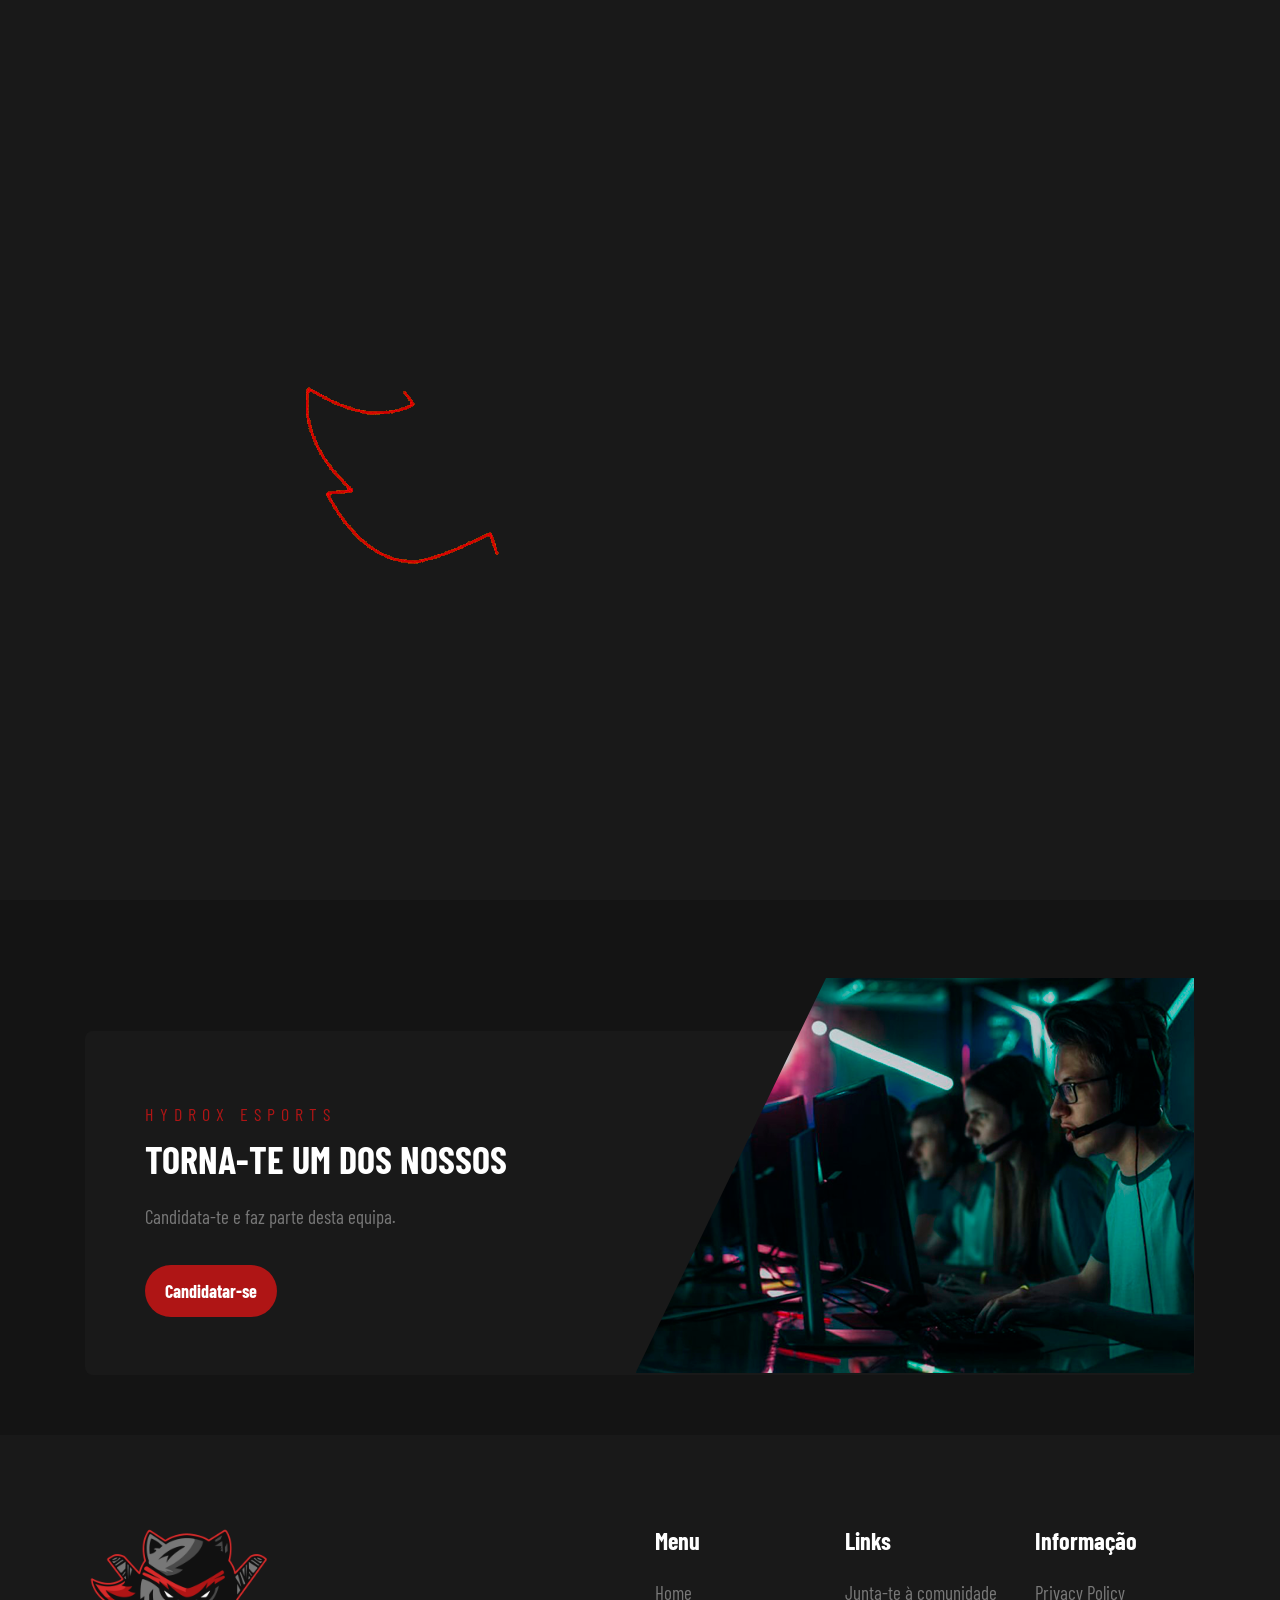
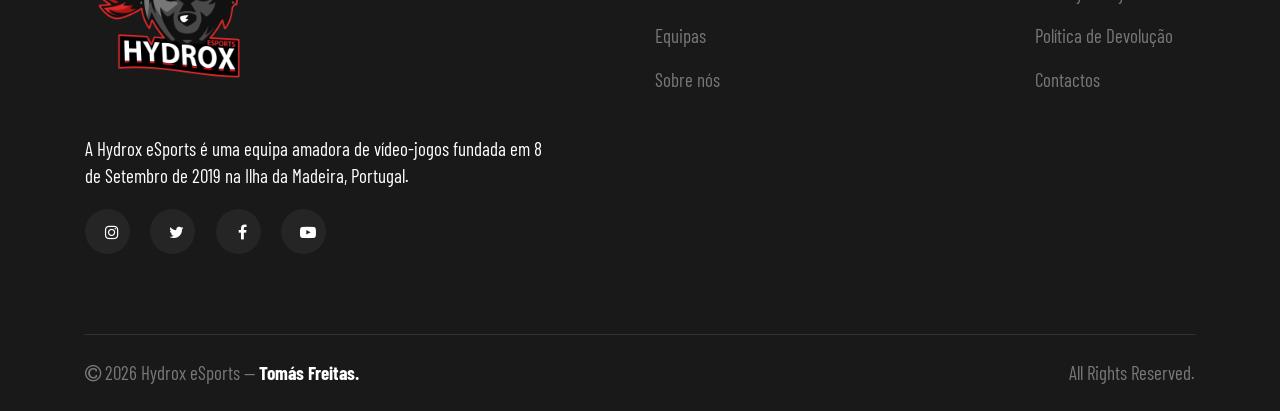
==== pages/equipa-academy.html @ 86bd9c73 "25/05/26" ====
<!DOCTYPE html>
<html lang="pt">
<head>
    <meta charset="UTF-8">
    <meta name="viewport" content="width=device-width, initial-scale=1, shrink-to-fit=no">
    <meta name="description" content="Hydrox Academy — Hydrox eSports">
    <title>HDX | Hydrox Academy</title>
    <link rel="icon" href="../assets/images/logohdx.png">
    <link rel="stylesheet" href="../assets/css/font-awesome.min.css">
    <link rel="stylesheet" href="../assets/css/bootstrap.min.css">
    <link rel="stylesheet" href="../assets/css/slick.css">
    <link rel="stylesheet" href="../assets/css/venobox.css">
    <link rel="stylesheet" href="../assets/css/lightbox.min.css">
    <link rel="stylesheet" href="../assets/css/main.css">
</head>
<body id="darkmode">
    <div class="preloader"><img src="../assets/images/hdx gif.gif" alt="A carregar..."></div>
    <nav class="navbar navbar-expand-lg navbar-light bg-light sticky-top" id="navbar">
        <div class="container">
            <a class="navbar-brand" href="../index.html">
                <img src="../assets/images/logohdx.png" alt="Hydrox eSports" class="img-fluid" width="120">
            </a>
            <div class="menu-main">
                <ul class="navbar-nav ml-auto menu-item">
                    <li class="nav-item">
                        <a class="nav-link menu-icon js-open-menu"><i class="fa fa-bars" aria-hidden="true"></i></a>
                    </li>
                </ul>
            </div>
        </div>
        <div class="fullscreen-menu">
            <ul class="nav-link-block">
                <li><a href="../index.html"                    class="menu-link">Home</a></li>
                <li><a href="../pages/sobre-nos.html"          class="menu-link">Sobre nós</a></li>
                <li><a href="../pages/equipas.html"            class="menu-link">Equipas</a></li>
                <li><a href="../pages/streamers.html"          class="menu-link">Streamers</a></li>
                <li><a href="../index.html#news"                class="menu-link">Últimas notícias</a></li>
                <li><a href="../pages/sobre-nos.html#partners"  class="menu-link">Contactos</a></li>
            </ul>
            <div class="menu-close-btn">
                <a class="js-close-menu"><i class="fa fa-times" aria-hidden="true"></i></a>
            </div>
        </div>
    </nav>
    <section style="padding: 80px 0;">
        <div class="container">
            <div class="row">
                <div class="col-lg-12 section-heading">
                    <h3>Hydrox Academy</h3>
                </div>
            </div>
            <div class="row mt-5 justify-content-center">
                <div class="col-lg-4 text-center mb-5">
                    <img src="../assets/images/hydrox-Academy.png" alt="Hydrox Academy" class="img-fluid" style="max-height:200px; object-fit:contain;">
                </div>
            </div>
            <div class="row justify-content-center">
                <div class="col-lg-3 col-sm-6 text-center mb-4">
                    <div class="team-card-wrap">
                        <div class="team-card-thumb">
                            <img src="../assets/images/player1.jpg" alt="Jogador" class="img-fluid">
                        </div>
                        <div class="team-card-label" style="opacity:1; background:#24ff00;"><h3>N/A</h3></div>
                    </div>
                </div>
                <div class="col-lg-3 col-sm-6 text-center mb-4">
                    <div class="team-card-wrap">
                        <div class="team-card-thumb">
                            <img src="../assets/images/player2.jpg" alt="Jogador" class="img-fluid">
                        </div>
                        <div class="team-card-label" style="opacity:1; background:#24ff00;"><h3>N/A</h3></div>
                    </div>
                </div>
                <div class="col-lg-3 col-sm-6 text-center mb-4">
                    <div class="team-card-wrap">
                        <div class="team-card-thumb">
                            <img src="../assets/images/player3.jpg" alt="Jogador" class="img-fluid">
                        </div>
                        <div class="team-card-label" style="opacity:1; background:#24ff00;"><h3>N/A</h3></div>
                    </div>
                </div>
                <div class="col-lg-3 col-sm-6 text-center mb-4">
                    <div class="team-card-wrap">
                        <div class="team-card-thumb">
                            <img src="../assets/images/player4.jpg" alt="Jogador" class="img-fluid">
                        </div>
                        <div class="team-card-label" style="opacity:1; background:#24ff00;"><h3>N/A</h3></div>
                    </div>
                </div>
            </div>
        </div>
    </section>
    <section id="join" style="padding-bottom:60px;">
        <div class="container"><div class="row"><div class="col-lg-12">
            <div class="join-card"><div class="row">
                <div class="col-lg-6 join-text">
                    <span>Hydrox eSports</span>
                    <h3>TORNA-TE UM DOS NOSSOS</h3>
                    <p>Candidata-te e faz parte desta equipa.</p>
                    <a href="../pages/candidaturas.html" class="btn-main">Candidatar-se</a>
                </div>
                <div class="col-lg-6 join-image">
                    <img src="../assets/images/join us.png" alt="Junta-te">
                </div>
            </div></div>
        </div></div></div>
    </section>
    <section id="footer">
        <div class="container">
            <div class="row">
                <div class="col-lg-6 footer-brand">
                    <a href="../index.html"><img src="../assets/images/logohdx.png" alt="Hydrox eSports" class="img-fluid" width="200"></a>
                    <p>A Hydrox eSports é uma equipa amadora de vídeo-jogos fundada em 8 de Setembro de 2019 na Ilha da Madeira, Portugal.</p>
                    <div class="footer-social">
                        <a href="https://www.instagram.com/hydrox_e_sports/"><i class="fa fa-instagram"></i></a>
                        <a href="https://twitter.com/hydrox_e_sports"><i class="fa fa-twitter"></i></a>
                        <a href="https://www.facebook.com/profile.php?id=100063784740539"><i class="fa fa-facebook"></i></a>
                        <a href="https://www.youtube.com/channel/UCi9Q-AGEJZ0ZFYXZOa5ml3w"><i class="fa fa-youtube-play"></i></a>
                    </div>
                </div>
                <div class="col-lg-2 col-sm-4 footer-links">
                    <h3>Menu</h3>
                    <a href="../index.html">Home</a>
                    <a href="../pages/equipas.html">Equipas</a>
                    <a href="../pages/sobre-nos.html">Sobre nós</a>
                </div>
                <div class="col-lg-2 col-sm-4 footer-links">
                    <h3>Links</h3>
                    <a href="../pages/candidaturas.html">Junta-te à comunidade</a>
                </div>
                <div class="col-lg-2 col-sm-4 footer-links">
                    <h3>Informação</h3>
                    <a href="../pages/privacy-policy.html">Privacy Policy</a>
                    <a href="../pages/politica-devolucao.html">Política de Devolução</a>
                    <a href="../pages/sobre-nos.html">Contactos</a>
                </div>
            </div>
        </div>
    </section>
    <section id="copyright">
        <div class="container">
            <div class="row">
                <div class="col-lg-6 col-sm-7 copyright-text">
                    <p><i class="fa fa-copyright"></i> 2026 Hydrox eSports — <a href="https://www.instagram.com/jtomasfreitas/?hl=pt">Tomás Freitas.</a></p>
                </div>
                <div class="col-lg-6 col-sm-5 text-right copyright-text"><p>All Rights Reserved.</p></div>
            </div>
        </div>
    </section>
    <script src="../assets/js/jquery-3.3.1.min.js"></script>
    <script src="../assets/js/bootstrap.min.js"></script>
    <script src="../assets/js/slick.min.js"></script>
    <script src="../assets/js/venobox.min.js"></script>
    <script src="../assets/js/lightbox.min.js"></script>
    <script src="../assets/js/counterup.min.js"></script>
    <script src="../assets/js/waypoints.min.js"></script>
    <script src="../assets/js/app.js"></script>
</body>
</html>
---- assets/css/venobox.css ----
.vbox-overlay *,.vbox-overlay *:before,.vbox-overlay *:after{-webkit-backface-visibility:hidden;-webkit-box-sizing:border-box;-moz-box-sizing:border-box;box-sizing:border-box}.vbox-overlay{display:-webkit-flex;display:flex;-webkit-flex-direction:column;flex-direction:column;-webkit-justify-content:center;justify-content:center;-webkit-align-items:center;align-items:center;position:fixed;left:0;top:0;bottom:0;right:0;z-index:1040;-webkit-transform:translateZ(1000px);transform:translateZ(1000px);transform-style:preserve-3d}.vbox-title{width:100%;height:40px;float:left;text-align:center;line-height:28px;font-size:12px;padding:6px 40px;overflow:hidden;position:fixed;display:none;left:0;z-index:1050}.vbox-close{cursor:pointer;position:fixed;top:-1px;right:0;width:50px;height:40px;padding:6px;display:block;background-position:10px center;overflow:hidden;font-size:24px;line-height:1;text-align:center;z-index:1050}.vbox-num{cursor:pointer;position:fixed;left:0;height:40px;display:block;overflow:hidden;line-height:28px;font-size:12px;padding:6px 10px;display:none;z-index:1050}.vbox-next,.vbox-prev{position:fixed;top:50%;margin-top:-15px;overflow:hidden;cursor:pointer;display:block;width:45px;height:45px;z-index:1050}.vbox-next span,.vbox-prev span{position:relative;width:20px;height:20px;border:2px solid transparent;border-top-color:#B6B6B6;border-right-color:#B6B6B6;text-indent:-100px;position:absolute;top:8px;display:block}.vbox-prev{left:15px}.vbox-next{right:15px}.vbox-prev span{left:10px;-ms-transform:rotate(-135deg);-webkit-transform:rotate(-135deg);transform:rotate(-135deg)}.vbox-next span{-ms-transform:rotate(45deg);-webkit-transform:rotate(45deg);transform:rotate(45deg);right:10px}.vbox-inline{width:420px;height:315px;height:70vh;padding:10px;background:#fff;margin:0 auto;overflow:auto;text-align:left}.venoframe{max-width:100%;width:100%;border:none;width:100%;height:260px;height:70vh}.venoframe.vbvid{height:260px}@media (min-width:768px){.venoframe,.vbox-inline{width:90%;height:360px;height:70vh}.venoframe.vbvid{width:640px;height:360px}}@media (min-width:992px){.venoframe,.vbox-inline{max-width:1200px;width:80%;height:540px;height:70vh}.venoframe.vbvid{width:960px;height:540px}}.vbox-open{overflow:hidden}.vbox-container{position:absolute;left:0;right:0;top:0;bottom:0;overflow-x:hidden;overflow-y:scroll;overflow-scrolling:touch;-webkit-overflow-scrolling:touch;z-index:20;max-height:100%}.vbox-content{text-align:center;float:left;width:100%;position:relative;overflow:hidden;padding:20px 10px}.vbox-container img{max-width:100%;height:auto}.figlio{box-shadow:0 0 12px rgba(0,0,0,.19),0 6px 6px rgba(0,0,0,.23);max-width:100%;text-align:initial}img.figlio{-webkit-user-select:none;-khtml-user-select:none;-moz-user-select:none;-o-user-select:none;user-select:none}.vbox-content.swipe-left{margin-left:-200px!important}.vbox-content.swipe-right{margin-left:200px!important}.animated{webkit-transition:margin 300ms ease-out;transition:margin 300ms ease-out}.animate-in{opacity:1}.animate-out{opacity:0}
/* ---------- preloader ----------
 * SPINKIT 
 * http://tobiasahlin.com/spinkit/
-------------------------------- */
.sk-double-bounce,.sk-rotating-plane{width:40px;height:40px;margin:40px auto}.sk-rotating-plane{background-color:#333;-webkit-animation:sk-rotatePlane 1.2s infinite ease-in-out;animation:sk-rotatePlane 1.2s infinite ease-in-out}@-webkit-keyframes sk-rotatePlane{0%{-webkit-transform:perspective(120px) rotateX(0) rotateY(0);transform:perspective(120px) rotateX(0) rotateY(0)}50%{-webkit-transform:perspective(120px) rotateX(-180.1deg) rotateY(0);transform:perspective(120px) rotateX(-180.1deg) rotateY(0)}100%{-webkit-transform:perspective(120px) rotateX(-180deg) rotateY(-179.9deg);transform:perspective(120px) rotateX(-180deg) rotateY(-179.9deg)}}@keyframes sk-rotatePlane{0%{-webkit-transform:perspective(120px) rotateX(0) rotateY(0);transform:perspective(120px) rotateX(0) rotateY(0)}50%{-webkit-transform:perspective(120px) rotateX(-180.1deg) rotateY(0);transform:perspective(120px) rotateX(-180.1deg) rotateY(0)}100%{-webkit-transform:perspective(120px) rotateX(-180deg) rotateY(-179.9deg);transform:perspective(120px) rotateX(-180deg) rotateY(-179.9deg)}}.sk-double-bounce{position:relative}.sk-double-bounce .sk-child{width:100%;height:100%;border-radius:50%;background-color:#333;opacity:.6;position:absolute;top:0;left:0;-webkit-animation:sk-doubleBounce 2s infinite ease-in-out;animation:sk-doubleBounce 2s infinite ease-in-out}.sk-chasing-dots .sk-child,.sk-spinner-pulse,.sk-three-bounce .sk-child{background-color:#333;border-radius:100%}.sk-double-bounce .sk-double-bounce2{-webkit-animation-delay:-1s;animation-delay:-1s}@-webkit-keyframes sk-doubleBounce{0%,100%{-webkit-transform:scale(0);transform:scale(0)}50%{-webkit-transform:scale(1);transform:scale(1)}}@keyframes sk-doubleBounce{0%,100%{-webkit-transform:scale(0);transform:scale(0)}50%{-webkit-transform:scale(1);transform:scale(1)}}.sk-wave{margin:40px auto;width:50px;height:40px;text-align:center;font-size:10px}.sk-wave .sk-rect{background-color:#333;height:100%;width:6px;display:inline-block;-webkit-animation:sk-waveStretchDelay 1.2s infinite ease-in-out;animation:sk-waveStretchDelay 1.2s infinite ease-in-out}.sk-wave .sk-rect1{-webkit-animation-delay:-1.2s;animation-delay:-1.2s}.sk-wave .sk-rect2{-webkit-animation-delay:-1.1s;animation-delay:-1.1s}.sk-wave .sk-rect3{-webkit-animation-delay:-1s;animation-delay:-1s}.sk-wave .sk-rect4{-webkit-animation-delay:-.9s;animation-delay:-.9s}.sk-wave .sk-rect5{-webkit-animation-delay:-.8s;animation-delay:-.8s}@-webkit-keyframes sk-waveStretchDelay{0%,100%,40%{-webkit-transform:scaleY(.4);transform:scaleY(.4)}20%{-webkit-transform:scaleY(1);transform:scaleY(1)}}@keyframes sk-waveStretchDelay{0%,100%,40%{-webkit-transform:scaleY(.4);transform:scaleY(.4)}20%{-webkit-transform:scaleY(1);transform:scaleY(1)}}.sk-wandering-cubes{margin:40px auto;width:40px;height:40px;position:relative}.sk-wandering-cubes .sk-cube{background-color:#333;width:10px;height:10px;position:absolute;top:0;left:0;-webkit-animation:sk-wanderingCube 1.8s ease-in-out -1.8s infinite both;animation:sk-wanderingCube 1.8s ease-in-out -1.8s infinite both}.sk-chasing-dots,.sk-spinner-pulse{width:40px;height:40px;margin:40px auto}.sk-wandering-cubes .sk-cube2{-webkit-animation-delay:-.9s;animation-delay:-.9s}@-webkit-keyframes sk-wanderingCube{0%{-webkit-transform:rotate(0);transform:rotate(0)}25%{-webkit-transform:translateX(30px) rotate(-90deg) scale(.5);transform:translateX(30px) rotate(-90deg) scale(.5)}50%{-webkit-transform:translateX(30px) translateY(30px) rotate(-179deg);transform:translateX(30px) translateY(30px) rotate(-179deg)}50.1%{-webkit-transform:translateX(30px) translateY(30px) rotate(-180deg);transform:translateX(30px) translateY(30px) rotate(-180deg)}75%{-webkit-transform:translateX(0) translateY(30px) rotate(-270deg) scale(.5);transform:translateX(0) translateY(30px) rotate(-270deg) scale(.5)}100%{-webkit-transform:rotate(-360deg);transform:rotate(-360deg)}}@keyframes sk-wanderingCube{0%{-webkit-transform:rotate(0);transform:rotate(0)}25%{-webkit-transform:translateX(30px) rotate(-90deg) scale(.5);transform:translateX(30px) rotate(-90deg) scale(.5)}50%{-webkit-transform:translateX(30px) translateY(30px) rotate(-179deg);transform:translateX(30px) translateY(30px) rotate(-179deg)}50.1%{-webkit-transform:translateX(30px) translateY(30px) rotate(-180deg);transform:translateX(30px) translateY(30px) rotate(-180deg)}75%{-webkit-transform:translateX(0) translateY(30px) rotate(-270deg) scale(.5);transform:translateX(0) translateY(30px) rotate(-270deg) scale(.5)}100%{-webkit-transform:rotate(-360deg);transform:rotate(-360deg)}}.sk-spinner-pulse{-webkit-animation:sk-pulseScaleOut 1s infinite ease-in-out;animation:sk-pulseScaleOut 1s infinite ease-in-out}@-webkit-keyframes sk-pulseScaleOut{0%{-webkit-transform:scale(0);transform:scale(0)}100%{-webkit-transform:scale(1);transform:scale(1);opacity:0}}@keyframes sk-pulseScaleOut{0%{-webkit-transform:scale(0);transform:scale(0)}100%{-webkit-transform:scale(1);transform:scale(1);opacity:0}}.sk-chasing-dots{position:relative;text-align:center;-webkit-animation:sk-chasingDotsRotate 2s infinite linear;animation:sk-chasingDotsRotate 2s infinite linear}.sk-chasing-dots .sk-child{width:60%;height:60%;display:inline-block;position:absolute;top:0;-webkit-animation:sk-chasingDotsBounce 2s infinite ease-in-out;animation:sk-chasingDotsBounce 2s infinite ease-in-out}.sk-chasing-dots .sk-dot2{top:auto;bottom:0;-webkit-animation-delay:-1s;animation-delay:-1s}@-webkit-keyframes sk-chasingDotsRotate{100%{-webkit-transform:rotate(360deg);transform:rotate(360deg)}}@keyframes sk-chasingDotsRotate{100%{-webkit-transform:rotate(360deg);transform:rotate(360deg)}}@-webkit-keyframes sk-chasingDotsBounce{0%,100%{-webkit-transform:scale(0);transform:scale(0)}50%{-webkit-transform:scale(1);transform:scale(1)}}@keyframes sk-chasingDotsBounce{0%,100%{-webkit-transform:scale(0);transform:scale(0)}50%{-webkit-transform:scale(1);transform:scale(1)}}.sk-three-bounce{margin:40px auto;width:80px;text-align:center}.sk-three-bounce .sk-child{width:20px;height:20px;display:inline-block;-webkit-animation:sk-three-bounce 1.4s ease-in-out 0s infinite both;animation:sk-three-bounce 1.4s ease-in-out 0s infinite both}.sk-circle .sk-child:before,.sk-fading-circle .sk-circle:before{display:block;border-radius:100%;content:'';background-color:#333}.sk-three-bounce .sk-bounce1{-webkit-animation-delay:-.32s;animation-delay:-.32s}.sk-three-bounce .sk-bounce2{-webkit-animation-delay:-.16s;animation-delay:-.16s}@-webkit-keyframes sk-three-bounce{0%,100%,80%{-webkit-transform:scale(0);transform:scale(0)}40%{-webkit-transform:scale(1);transform:scale(1)}}@keyframes sk-three-bounce{0%,100%,80%{-webkit-transform:scale(0);transform:scale(0)}40%{-webkit-transform:scale(1);transform:scale(1)}}.sk-circle{margin:40px auto;width:40px;height:40px;position:relative}.sk-circle .sk-child{width:100%;height:100%;position:absolute;left:0;top:0}.sk-circle .sk-child:before{margin:0 auto;width:15%;height:15%;-webkit-animation:sk-circleBounceDelay 1.2s infinite ease-in-out both;animation:sk-circleBounceDelay 1.2s infinite ease-in-out both}.sk-circle .sk-circle2{-webkit-transform:rotate(30deg);-ms-transform:rotate(30deg);transform:rotate(30deg)}.sk-circle .sk-circle3{-webkit-transform:rotate(60deg);-ms-transform:rotate(60deg);transform:rotate(60deg)}.sk-circle .sk-circle4{-webkit-transform:rotate(90deg);-ms-transform:rotate(90deg);transform:rotate(90deg)}.sk-circle .sk-circle5{-webkit-transform:rotate(120deg);-ms-transform:rotate(120deg);transform:rotate(120deg)}.sk-circle .sk-circle6{-webkit-transform:rotate(150deg);-ms-transform:rotate(150deg);transform:rotate(150deg)}.sk-circle .sk-circle7{-webkit-transform:rotate(180deg);-ms-transform:rotate(180deg);transform:rotate(180deg)}.sk-circle .sk-circle8{-webkit-transform:rotate(210deg);-ms-transform:rotate(210deg);transform:rotate(210deg)}.sk-circle .sk-circle9{-webkit-transform:rotate(240deg);-ms-transform:rotate(240deg);transform:rotate(240deg)}.sk-circle .sk-circle10{-webkit-transform:rotate(270deg);-ms-transform:rotate(270deg);transform:rotate(270deg)}.sk-circle .sk-circle11{-webkit-transform:rotate(300deg);-ms-transform:rotate(300deg);transform:rotate(300deg)}.sk-circle .sk-circle12{-webkit-transform:rotate(330deg);-ms-transform:rotate(330deg);transform:rotate(330deg)}.sk-circle .sk-circle2:before{-webkit-animation-delay:-1.1s;animation-delay:-1.1s}.sk-circle .sk-circle3:before{-webkit-animation-delay:-1s;animation-delay:-1s}.sk-circle .sk-circle4:before{-webkit-animation-delay:-.9s;animation-delay:-.9s}.sk-circle .sk-circle5:before{-webkit-animation-delay:-.8s;animation-delay:-.8s}.sk-circle .sk-circle6:before{-webkit-animation-delay:-.7s;animation-delay:-.7s}.sk-circle .sk-circle7:before{-webkit-animation-delay:-.6s;animation-delay:-.6s}.sk-circle .sk-circle8:before{-webkit-animation-delay:-.5s;animation-delay:-.5s}.sk-circle .sk-circle9:before{-webkit-animation-delay:-.4s;animation-delay:-.4s}.sk-circle .sk-circle10:before{-webkit-animation-delay:-.3s;animation-delay:-.3s}.sk-circle .sk-circle11:before{-webkit-animation-delay:-.2s;animation-delay:-.2s}.sk-circle .sk-circle12:before{-webkit-animation-delay:-.1s;animation-delay:-.1s}@-webkit-keyframes sk-circleBounceDelay{0%,100%,80%{-webkit-transform:scale(0);transform:scale(0)}40%{-webkit-transform:scale(1);transform:scale(1)}}@keyframes sk-circleBounceDelay{0%,100%,80%{-webkit-transform:scale(0);transform:scale(0)}40%{-webkit-transform:scale(1);transform:scale(1)}}.sk-cube-grid{width:40px;height:40px;margin:40px auto}.sk-cube-grid .sk-cube{width:33.33%;height:33.33%;background-color:#333;float:left;-webkit-animation:sk-cubeGridScaleDelay 1.3s infinite ease-in-out;animation:sk-cubeGridScaleDelay 1.3s infinite ease-in-out}.sk-cube-grid .sk-cube1{-webkit-animation-delay:.2s;animation-delay:.2s}.sk-cube-grid .sk-cube2{-webkit-animation-delay:.3s;animation-delay:.3s}.sk-cube-grid .sk-cube3{-webkit-animation-delay:.4s;animation-delay:.4s}.sk-cube-grid .sk-cube4{-webkit-animation-delay:.1s;animation-delay:.1s}.sk-cube-grid .sk-cube5{-webkit-animation-delay:.2s;animation-delay:.2s}.sk-cube-grid .sk-cube6{-webkit-animation-delay:.3s;animation-delay:.3s}.sk-cube-grid .sk-cube7{-webkit-animation-delay:0ms;animation-delay:0ms}.sk-cube-grid .sk-cube8{-webkit-animation-delay:.1s;animation-delay:.1s}.sk-cube-grid .sk-cube9{-webkit-animation-delay:.2s;animation-delay:.2s}@-webkit-keyframes sk-cubeGridScaleDelay{0%,100%,70%{-webkit-transform:scale3D(1,1,1);transform:scale3D(1,1,1)}35%{-webkit-transform:scale3D(0,0,1);transform:scale3D(0,0,1)}}@keyframes sk-cubeGridScaleDelay{0%,100%,70%{-webkit-transform:scale3D(1,1,1);transform:scale3D(1,1,1)}35%{-webkit-transform:scale3D(0,0,1);transform:scale3D(0,0,1)}}.sk-fading-circle{margin:40px auto;width:40px;height:40px;position:relative}.sk-fading-circle .sk-circle{width:100%;height:100%;position:absolute;left:0;top:0}.sk-fading-circle .sk-circle:before{margin:0 auto;width:15%;height:15%;-webkit-animation:sk-circleFadeDelay 1.2s infinite ease-in-out both;animation:sk-circleFadeDelay 1.2s infinite ease-in-out both}.sk-fading-circle .sk-circle2{-webkit-transform:rotate(30deg);-ms-transform:rotate(30deg);transform:rotate(30deg)}.sk-fading-circle .sk-circle3{-webkit-transform:rotate(60deg);-ms-transform:rotate(60deg);transform:rotate(60deg)}.sk-fading-circle .sk-circle4{-webkit-transform:rotate(90deg);-ms-transform:rotate(90deg);transform:rotate(90deg)}.sk-fading-circle .sk-circle5{-webkit-transform:rotate(120deg);-ms-transform:rotate(120deg);transform:rotate(120deg)}.sk-fading-circle .sk-circle6{-webkit-transform:rotate(150deg);-ms-transform:rotate(150deg);transform:rotate(150deg)}.sk-fading-circle .sk-circle7{-webkit-transform:rotate(180deg);-ms-transform:rotate(180deg);transform:rotate(180deg)}.sk-fading-circle .sk-circle8{-webkit-transform:rotate(210deg);-ms-transform:rotate(210deg);transform:rotate(210deg)}.sk-fading-circle .sk-circle9{-webkit-transform:rotate(240deg);-ms-transform:rotate(240deg);transform:rotate(240deg)}.sk-fading-circle .sk-circle10{-webkit-transform:rotate(270deg);-ms-transform:rotate(270deg);transform:rotate(270deg)}.sk-fading-circle .sk-circle11{-webkit-transform:rotate(300deg);-ms-transform:rotate(300deg);transform:rotate(300deg)}.sk-fading-circle .sk-circle12{-webkit-transform:rotate(330deg);-ms-transform:rotate(330deg);transform:rotate(330deg)}.sk-fading-circle .sk-circle2:before{-webkit-animation-delay:-1.1s;animation-delay:-1.1s}.sk-fading-circle .sk-circle3:before{-webkit-animation-delay:-1s;animation-delay:-1s}.sk-fading-circle .sk-circle4:before{-webkit-animation-delay:-.9s;animation-delay:-.9s}.sk-fading-circle .sk-circle5:before{-webkit-animation-delay:-.8s;animation-delay:-.8s}.sk-fading-circle .sk-circle6:before{-webkit-animation-delay:-.7s;animation-delay:-.7s}.sk-fading-circle .sk-circle7:before{-webkit-animation-delay:-.6s;animation-delay:-.6s}.sk-fading-circle .sk-circle8:before{-webkit-animation-delay:-.5s;animation-delay:-.5s}.sk-fading-circle .sk-circle9:before{-webkit-animation-delay:-.4s;animation-delay:-.4s}.sk-fading-circle .sk-circle10:before{-webkit-animation-delay:-.3s;animation-delay:-.3s}.sk-fading-circle .sk-circle11:before{-webkit-animation-delay:-.2s;animation-delay:-.2s}.sk-fading-circle .sk-circle12:before{-webkit-animation-delay:-.1s;animation-delay:-.1s}@-webkit-keyframes sk-circleFadeDelay{0%,100%,39%{opacity:0}40%{opacity:1}}@keyframes sk-circleFadeDelay{0%,100%,39%{opacity:0}40%{opacity:1}}.sk-folding-cube{margin:40px auto;width:40px;height:40px;position:relative;-webkit-transform:rotateZ(45deg);transform:rotateZ(45deg)}.sk-folding-cube .sk-cube{float:left;width:50%;height:50%;position:relative;-webkit-transform:scale(1.1);-ms-transform:scale(1.1);transform:scale(1.1)}.sk-folding-cube .sk-cube:before{content:'';position:absolute;top:0;left:0;width:100%;height:100%;background-color:#333;-webkit-animation:sk-foldCubeAngle 2.4s infinite linear both;animation:sk-foldCubeAngle 2.4s infinite linear both;-webkit-transform-origin:100% 100%;-ms-transform-origin:100% 100%;transform-origin:100% 100%}.sk-folding-cube .sk-cube2{-webkit-transform:scale(1.1) rotateZ(90deg);transform:scale(1.1) rotateZ(90deg)}.sk-folding-cube .sk-cube3{-webkit-transform:scale(1.1) rotateZ(180deg);transform:scale(1.1) rotateZ(180deg)}.sk-folding-cube .sk-cube4{-webkit-transform:scale(1.1) rotateZ(270deg);transform:scale(1.1) rotateZ(270deg)}.sk-folding-cube .sk-cube2:before{-webkit-animation-delay:.3s;animation-delay:.3s}.sk-folding-cube .sk-cube3:before{-webkit-animation-delay:.6s;animation-delay:.6s}.sk-folding-cube .sk-cube4:before{-webkit-animation-delay:.9s;animation-delay:.9s}@-webkit-keyframes sk-foldCubeAngle{0%,10%{-webkit-transform:perspective(140px) rotateX(-180deg);transform:perspective(140px) rotateX(-180deg);opacity:0}25%,75%{-webkit-transform:perspective(140px) rotateX(0);transform:perspective(140px) rotateX(0);opacity:1}100%,90%{-webkit-transform:perspective(140px) rotateY(180deg);transform:perspective(140px) rotateY(180deg);opacity:0}}@keyframes sk-foldCubeAngle{0%,10%{-webkit-transform:perspective(140px) rotateX(-180deg);transform:perspective(140px) rotateX(-180deg);opacity:0}25%,75%{-webkit-transform:perspective(140px) rotateX(0);transform:perspective(140px) rotateX(0);opacity:1}100%,90%{-webkit-transform:perspective(140px) rotateY(180deg);transform:perspective(140px) rotateY(180deg);opacity:0}}
---- assets/css/main.css ----
/*
 * HDX - Hydrox eSports Website
 * main.css - Estilos principais + responsividade
 *
 * Índice:
 * 0.0  Reset & Base
 * 1.0  Tipografia & Fontes
 * 2.0  Utilitários
 * 3.0  Preloader
 * 4.0  Modal / Formulários
 * 5.0  Popup
 * 6.0  Navbar / Header
 * 7.0  Banner / Carousel
 * 8.0  Secção: Streamers (Games)
 * 9.0  Secção: Sobre Nós
 * 10.0 Secção: Contadores
 * 11.0 Secção: Twitch (Match)
 * 12.0 Secção: Parceiros (Brand)
 * 13.0 Secção: Equipas (Player)
 * 14.0 Secção: Produtos
 * 15.0 Secção: Candidatura (Join)
 * 16.0 Secção: Notícias (Blog)
 * 17.0 Secção: Discord CTA (Subscribe)
 * 18.0 Secção: Footer
 * 19.0 Secção: Copyright
 * 20.0 Página de Login
 * 21.0 Página interna (inner-page)
 * 22.0 Collapsible
 * 23.0 Responsividade (Media Queries)
*/

/* =============================================================================
   0.0 Reset & Base
============================================================================= */
* {
    margin: 0;
    padding: 0;
    outline: 0;
    box-sizing: border-box;
}

body {
    overflow-x: hidden;
}

#darkmode {
    background: #141414;
}

ul, ol {
    list-style-type: none;
    margin: 0;
    padding: 0;
}

h1, h2, h3, h4, h5, h6, p {
    margin: 0;
    padding: 0;
}

p {
    line-height: 27px;
}

a,
a:focus,
a:hover {
    text-decoration: none;
    outline: 0;
}

img {
    overflow: hidden;
    border: 0;
    vertical-align: middle;
}

/* =============================================================================
   1.0 Tipografia & Fontes
============================================================================= */
@font-face {
    src: url(../fonts/BarlowCondensed-Bold.ttf);
    font-family: bb;
}

@font-face {
    src: url(../fonts/BarlowCondensed-Regular.ttf);
    font-family: br;
}

/* =============================================================================
   2.0 Utilitários
============================================================================= */
.z-top {
    position: relative;
    z-index: 999;
}

.clr {
    clear: both;
}

.btn-c-white {
    color: white !important;
}

/* Lightbox layers */
.vbox-overlay    { z-index: 999999; }
.lightboxOverlay { z-index: 999999; }
.lightbox        { z-index: 9999999; }

/* Back to top */
.backtotop {
    position: fixed;
    right: 25px;
    bottom: 25px;
    z-index: 9999;
    display: none;
}

.backtotop i {
    color: #fff;
    text-align: center;
    font-size: 21px;
    line-height: 60px;
    width: 60px;
    height: 60px;
    background: rgba(29, 29, 29, 0.8);
    border-radius: 50%;
    transition: all linear .3s;
}

.backtotop:hover { cursor: pointer; }
.backtotop:hover i {
    background: #af1515;
    color: white;
}

/* Select options */
.option-dark {
    color: #787878;
    background: #191919;
}

/* =============================================================================
   3.0 Preloader
============================================================================= */
.preloader {
    min-height: 100vh;
    position: fixed;
    top: 0; left: 0; right: 0; bottom: 0;
    background: #191919;
    z-index: 999999999;
    display: flex;
    align-items: center;
    justify-content: center;
}

/* =============================================================================
   4.0 Modal / Formulários
============================================================================= */
.modal {
    z-index: 99999999;
    background: rgba(20, 20, 20, 0.8);
}

.modal-content  { background: #141414; }
.modal-header   { border-bottom: 1px solid #191919; }
.modal-body     { padding: 15px 30px; }
.modal-footer   { border-top: 1px solid #191919; padding: 20px 15px; }

.modal-title {
    font-size: 32px;
    font-family: bb;
    color: white;
    position: relative;
    padding-left: 25px;
    text-transform: uppercase;
}

.modal-title b { color: #af1515; }

#contact-modal-contact .modal-title { padding-left: 15px; }

.modal-header .close {
    opacity: 1;
    width: 25px;
    height: 25px;
    line-height: 25px;
    background: #af1515;
    border-radius: 50%;
    position: relative;
    top: -11px;
    right: -9px;
}

.close span {
    color: white;
    position: absolute;
    top: 1px;
    right: 7px;
}

.btn-modal {
    border: 1px solid #af1515;
    padding: 10px 20px !important;
}

.btn-modal:focus { outline: 0; }

/* Cart modal */
.cart-item        { margin-top: 12px; }
.cart-item h3     { font-size: 29px; font-family: bb; color: white; padding-bottom: 15px; padding-top: 17px; }
.cart-item span   { font-size: 19px; font-family: br; color: #787878; }
.cart-img         { position: relative; }
.cart-item a i {
    color: #fff;
    font-size: 14px;
    position: absolute;
    right: 38px; top: 20px;
    width: 25px; height: 25px;
    line-height: 25px;
    background: #af1515;
    border-radius: 50%;
    text-align: center;
}

/* Contact/form inputs */
.form-box input { height: 60px; }

.form-box .form-control {
    font-family: br;
    font-size: 16px;
    border: 2px solid #494949;
    background: transparent;
    margin-top: 15px;
    transition: all linear .3s;
}

.form-box .form-control:hover,
.form-box .form-control:focus {
    box-shadow: none;
    color: white;
}

/* Product select */
.select-size {
    font-family: br;
    font-size: 16px;
    border: 2px solid #494949;
    border-radius: 0.25rem;
    background: transparent;
    margin-top: 15px;
    transition: all linear .3s;
    width: 100%;
    height: 63px;
    color: #6c757d;
}

.qty-input {
    border: 2px solid #494949;
    background: transparent;
    color: white;
    border-radius: 0.25rem;
    text-align: center;
}

.qty-label {
    color: #787878;
    font-family: br;
    font-size: 20px;
    margin-left: 8px;
}

/* =============================================================================
   5.0 Popup
============================================================================= */
.popup {
    display: none;
    position: fixed;
    left: 0; top: 0;
    width: 100%; height: 100%;
    background-color: rgba(0, 0, 0, 0.7);
    z-index: 99999;
}

.popup-content {
    background-color: #141414;
    margin: 15% auto;
    padding: 50px 100px;
    border: 1px solid #191919;
    border-radius: 10px;
    width: 30%;
    text-align: center;
    text-transform: uppercase;
    font-size: 32px;
    font-family: bb;
    color: white;
    position: relative;
}

.popup-content .popup-close {
    color: white;
    position: absolute;
    top: 12px;
    right: 20px;
    font-size: 24px;
    cursor: pointer;
}

.popup-content .popup-close:hover { color: #af1515; }

/* =============================================================================
   6.0 Navbar / Header
============================================================================= */
.navbar {
    position: fixed;
    width: 100%;
    z-index: 999999;
    transition: all linear .3s;
    padding-top: 25px;
    background: transparent !important;
}

.navbar-light .navbar-brand {
    font-size: 28px;
    color: white;
    font-family: bb;
    position: relative;
    letter-spacing: 8px;
    padding-top: 2px;
}

.navbar-light .navbar-brand:focus,
.navbar-light .navbar-brand:hover { color: white; }

.navbar-light .navbar-brand span { color: #af1515; }

.navbar-light .navbar-nav .nav-link i {
    font-size: 16px;
    color: white;
    margin-left: 22px;
}

/* Hamburger button */
.menu-icon { margin-left: 18px; }
.menu-icon:hover { cursor: pointer; }

.menu-icon i {
    width: 50px;
    height: 50px;
    line-height: 50px;
    text-align: center;
    background: #af1515;
    color: #fff;
    border-radius: 50%;
}

/* Navbar scroll state */
.nav-scrolled {
    background: #1414149c !important;
    padding: 25px 0;
    box-shadow: 0 31px 35px rgba(0,0,0,.1);
}

/* Full-screen menu overlay */
.fullscreen-menu {
    position: fixed;
    width: 100%; height: 100%;
    left: 0; top: 0;
    background: #191919;
    display: none;
    z-index: 9999999;
}

.fullscreen-menu ul {
    text-align: center;
    position: absolute;
    top: 50%; left: 50%;
    transform: translate(-50%, -50%);
    width: 100%;
}

.fullscreen-menu ul li {
    display: inline-block;
    margin: 0 40px;
}

.fullscreen-menu .menu-link {
    font-size: 49px;
    font-family: bb;
    color: white;
    text-transform: uppercase;
    transition: all linear .3s;
}

.fullscreen-menu .menu-link:hover {
    color: #af1515;
    cursor: pointer;
}

.menu-close-btn a i {
    font-size: 24px;
    color: #fff;
    width: 55px; height: 55px;
    position: absolute;
    right: 30px; top: 30px;
    background: #af1515;
    line-height: 55px;
    border-radius: 50%;
    text-align: center;
}

/* Cursor helpers */
.js-open-search:hover,
.js-close-menu:hover { cursor: pointer; }

/* Cart badge */
.navbar-light .navbar-nav .nav-link span {
    position: absolute;
    width: 20px; height: 20px;
    border-radius: 50%;
    text-align: center;
    line-height: 20px;
    background: #af1515;
    color: white;
    font-size: 13px;
    font-family: bb;
    left: 47px; top: 0;
}

.cart { position: relative; }
.cart:hover { cursor: pointer; }

.nl-m-top { margin-top: 12px; }

/* Search overlay */
.search-overlay {
    position: fixed;
    top: 0; left: 0;
    width: 100%; height: 100%;
    background-color: rgba(0, 0, 0, 0.9);
    transition: all 0.5s ease-in-out;
    transform: translate(0px, -100%) scale(0, 0);
    opacity: 0;
    z-index: 99999999;
}

.search-overlay.open {
    transform: translate(0px, 0px) scale(1, 1);
    opacity: 1;
}

.search-overlay input[type="search"] {
    position: absolute;
    top: 50%;
    width: 100%;
    color: #fff;
    background: transparent;
    font-size: 50px;
    font-weight: 300;
    text-align: center;
    border: 0;
    margin: 0 auto;
    margin-top: -51px;
    padding: 0 30px;
    outline: none;
}

.search-overlay .btn {
    position: absolute;
    top: 50%; left: 50%;
    font-family: bb;
    margin-top: 61px;
    margin-left: -45px;
    background: #af1515;
    border-color: #af1515;
    border-radius: 50px;
    padding: 10px 25px;
    font-size: 20px;
}

.search-overlay .btn-close-search {
    position: fixed;
    top: 15px; right: 14px;
    color: #fff;
    background-color: #af1515;
    border-color: #af1515;
    opacity: 1;
    padding: 5px 15px 10px;
    font-size: 30px;
    cursor: pointer;
}

.search-overlay .btn-close-search:focus { outline: 0; }

/* Mobile nav icons (hidden on desktop) */
.nav-icons-mobile {
    display: none;
    top: 80% !important;
}

.nav-icons-mobile li a i {
    font-size: 16px;
    color: white;
}

.nav-icons-mobile li a span {
    position: absolute;
    width: 20px; height: 20px;
    border-radius: 50%;
    text-align: center;
    line-height: 19px;
    background: #af1515;
    color: white;
    font-size: 13px;
    font-family: bb;
    left: 30px; top: 0;
}

/* =============================================================================
   7.0 Banner / Carousel
============================================================================= */
#banner {
    position: relative;
}

.carousel {
    position: relative;
    height: 100vh;
}

.carousel-track {
    height: 100vh;
    display: flex;
    width: 300%;
    transition: transform 1s ease;
}

.carousel-track img {
    width: 100%;
    height: 100%;
    object-fit: cover;
}

.social-sidebar {
    position: absolute;
    left: -100px;
    top: 50%;
    transform: translateY(-50%) rotate(90deg);
}

.social-sidebar span {
    color: #787878;
    font-family: br;
    font-size: 18px;
    padding-right: 70px;
    position: relative;
}

.social-sidebar span::after {
    position: absolute;
    content: '';
    top: 50%; right: 30px;
    width: 20px; height: 2px;
    background: #787878;
}

.social-sidebar a i {
    font-size: 18px;
    color: white;
    margin-right: 15px;
    transition: all linear .3s;
}

.social-sidebar a i:hover {
    transform: rotate(-90deg);
}

/* Primary CTA button */
.btn-main {
    padding: 15px 20px;
    color: white;
    font-size: 18px;
    font-family: bb;
    background: #af1515;
    position: relative;
    overflow: hidden;
    transition: all linear .3s;
    border-radius: 50px;
}

.btn-main:hover {
    color: #fff;
    background: #bf000a;
    cursor: pointer;
}

/* =============================================================================
   8.0 Secção: Streamers
============================================================================= */
#streamers-section {
    padding: 70px 0;
}

.section-divider {
    position: relative;
}

.section-divider::after {
    position: absolute;
    content: '';
    bottom: -70px; left: 0;
    width: 100%; height: 2px;
    background: #191919;
}

.divider-line {
    position: absolute;
    bottom: -70px;
    width: 20px; height: 2px;
    background: rgba(229, 9, 20, 0.5);
    z-index: 1;
}

.divider-line--left {
    left: 0;
    animation: lineshine-left 10s infinite alternate;
}

.divider-line--right {
    right: 0;
    animation: lineshine-right 10s infinite alternate;
}

@keyframes lineshine-left {
    from { left: 0; }
    to   { left: 95%; }
}

@keyframes lineshine-right {
    from { right: 0; }
    to   { right: 95%; }
}

.streamers-cta { padding-top: 10px; }

.streamers-cta span {
    font-size: 19px;
    font-family: br;
    color: #af1515;
    text-transform: uppercase;
    letter-spacing: 6px;
}

.streamers-cta h3 {
    font-size: 38px;
    font-family: bb;
    color: white;
    text-transform: uppercase;
    padding: 7px 0 18px;
}

.streamers-cta p {
    font-family: br;
    font-size: 19px;
    color: #787878;
    padding-bottom: 48px;
    padding-right: 15px;
}

.streamer-card { text-align: center; }

.streamer-card a {
    padding: 30px 0 4px;
    font-size: 25px;
    font-family: bb;
    color: white;
    display: block;
}

.streamer-thumb {
    position: relative;
}

.streamer-thumb .hover-overlay {
    position: absolute;
    width: 100%; height: 100%;
    background: #e509144f;
    left: 0; top: 0;
    transform: scale(0);
    transition: all linear .3s;
}

.hover-overlay a {
    position: absolute;
    top: 45%; left: 50%;
    transform: translate(-50%, -50%);
}

.hover-overlay a i {
    font-size: 25px;
    color: white;
}

.streamer-thumb:hover .hover-overlay {
    transform: scale(1);
}

/* =============================================================================
   9.0 Secção: Sobre Nós
============================================================================= */
#about {
    padding: 80px 0;
    position: relative;
}

/* Section headings */
.section-heading h3 {
    font-size: 70px;
    font-family: bb;
    color: white;
    -webkit-text-fill-color: #FFF;
    -webkit-text-stroke-width: 1px;
    text-shadow: 2px 2px 0 #af1515;
    position: relative;
    padding-bottom: 8px;
    text-transform: uppercase;
}

.section-heading h3::before {
    position: absolute;
    content: '';
    left: 0; bottom: 0;
    width: 30px; height: 2px;
    background: none;
    border: 3px solid #af1515;
}

.about-content { padding-top: 65px; }

.about-text { padding-left: 50px; }

.about-text span {
    font-size: 19px;
    font-family: br;
    color: #af1515;
    text-transform: uppercase;
    letter-spacing: 6px;
}

.about-text h3 {
    font-size: 38px;
    font-family: bb;
    color: white;
    text-transform: uppercase;
    padding: 5px 0 25px;
    line-height: 52px;
}

.about-text h3 b { color: #af1515; }

.about-text p {
    font-family: br;
    font-size: 19px;
    color: #787878;
    padding-bottom: 35px;
    padding-right: 75px;
}

.about-img-wrap { position: relative; }

.about-img-wrap img {
    clip-path: polygon(0 0, 89% 0, 100% 10%, 100% 100%, 9% 100%, 0 92%);
    filter: grayscale(100%);
    transition: all linear .3s;
}

.about-img-wrap:hover img { filter: grayscale(0); }

.about-img-wrap::after {
    position: absolute;
    content: '';
    width: 80px; height: 225px;
    background: #af1515;
    left: 11px; top: 50%;
    transform: translateY(-50%);
    z-index: -1;
}

.about-counter-badge {
    background: #af1515;
    width: 150px; height: 150px;
    padding: 7px 0;
    position: absolute;
    bottom: 0; right: 16px;
    text-align: center;
    z-index: 1;
}

.about-counter-badge h3 {
    font-size: 80px;
    font-family: bb;
    color: white;
}

.about-counter-badge span {
    font-family: br;
    color: white;
}

/* =============================================================================
   10.0 Secção: Contadores
============================================================================= */
#stats {
    padding: 45px 0;
}

.stat-item {
    padding: 40px 0;
    background: #191919;
    text-align: center;
}

.stat-item h3 {
    font-size: 50px;
    font-family: bb;
    color: white;
    padding-bottom: 6px;
    display: inline-block;
}

.stat-item span {
    font-size: 50px;
    font-family: bb;
    color: white;
}

.stat-item span b { color: #af1515; }

.stat-item p {
    font-family: br;
    font-size: 19px;
    color: #787878;
}

/* =============================================================================
   11.0 Secção: Twitch / Match
============================================================================= */
#twitch-section {
    padding: 80px 0;
    position: relative;
}

.section-label {
    margin-top: 90px;
}

.section-label h3 {
    font-size: 22px;
    font-family: br;
    color: #787878;
    text-transform: uppercase;
    letter-spacing: 12px;
}

.twitch-embed-row {
    padding-top: 391px;
    margin-bottom: 20px;
}

.video-responsive iframe {
    width: 100%;
    height: 450px;
}

/* =============================================================================
   12.0 Secção: Parceiros (Brand)
============================================================================= */
#partners {
    padding: 70px 0;
}

.partners-track {
    margin-bottom: 40px;
}

/* cada slide do Slick */
.partner-slide {
    text-align: center;
    padding: 0 20px;
}

.partners-track img {
    display: inline-block;
    max-width: 100%;
    filter: contrast(0);
    transition: filter linear .3s;
}

.partners-track img:hover {
    filter: contrast(1);
}

/* =============================================================================
   13.0 Secção: Equipas (Player)
============================================================================= */
#teams {
    padding: 0;
    background: #191919;
    position: relative;
}

.teams-grid { padding-top: 70px; }

.team-card-wrap { position: relative; }

.team-card-thumb img {
    filter: grayscale(100%);
}

.team-card-label {
    background: #af1515;
    width: 70%;
    height: 60px;
    position: relative;
    left: 50%;
    transform: translateX(-50%);
    opacity: 0;
    top: -35px;
    text-align: center;
    transition: opacity linear .3s;
}

.team-card-label h3 {
    font-size: 24px;
    font-family: bb;
    text-transform: uppercase;
    color: #fff;
    line-height: 60px;
}

/* Show name on center slide */
.player-middle.slick-center .team-card-label {
    opacity: 1;
}

.player-middle.slick-center .team-card-thumb img {
    filter: grayscale(0);
}

.team-card-thumb { position: relative; }

.team-card-thumb .team-overlay {
    position: absolute;
    width: 100%; height: 0;
    top: 0; left: 0;
    background: rgba(20, 20, 20, 0.8);
    transition: all linear .3s;
}

.team-overlay a {
    position: absolute;
    top: 50%; left: 50%;
    transform: translate(-50%, -50%);
}

.team-overlay a i {
    font-size: 25px;
    color: white;
    opacity: 0;
    transition: all linear .3s;
}

.team-overlay a i:hover { color: #af1515; }

.team-card-wrap:hover .team-overlay { height: 100%; }
.team-card-wrap:hover .team-overlay a i { opacity: 1; }

/* =============================================================================
   14.0 Secção: Produtos
============================================================================= */
#shop {
    padding: 80px 0;
    position: relative;
}

.shop-grid { padding-top: 70px; }

.product-card {
    background: #191919;
    padding: 30px 20px;
    position: relative;
}

.product-card h3 {
    font-size: 40px;
    font-family: bb;
    color: white;
    padding-bottom: 15px;
}

.product-card h4 {
    font-size: 25px;
    font-family: br;
    color: #787878;
    text-transform: capitalize;
    padding: 12px 0;
}

.product-card .inner-link {
    color: #af1515;
    font-family: bb;
    font-size: 17px;
    text-transform: uppercase;
}

.product-card .inner-link:hover { color: #af1515; }

.badge-stock {
    width: 50px; height: 50px;
    line-height: 50px;
    background: #af1515;
    text-align: center;
    border-radius: 50%;
    position: absolute;
    right: 45px; top: 135px;
}

.badge-stock span {
    font-family: bb;
    color: white;
    font-size: 18px;
}

/* =============================================================================
   15.0 Secção: Candidatura (Join)
============================================================================= */
#join {
    padding: 40px 0;
    position: relative;
}

.join-card {
    background: #191919;
    padding: 70px 60px;
    border-radius: 8px;
    margin: 40px 0 0;
    position: relative;
}

.join-text span {
    font-size: 18px;
    font-family: br;
    color: #af1515;
    text-transform: uppercase;
    letter-spacing: 6px;
}

.join-text h3 {
    font-size: 38px;
    font-family: bb;
    color: white;
    text-transform: uppercase;
    line-height: 52px;
    padding: 5px 0 18px;
}

.join-text p {
    font-family: br;
    font-size: 19px;
    color: #787878;
    padding-bottom: 48px;
}

.join-image img {
    position: absolute;
    bottom: -68px;
    left: -4px;
}

/* =============================================================================
   16.0 Secção: Notícias (Blog)
============================================================================= */
#news {
    padding: 80px 0;
    position: relative;
}

.news-grid { padding-top: 70px; }

.news-card-text {
    background: #191919;
    padding: 30px;
}

.news-card-text a {
    font-size: 25px;
    font-family: bb;
    color: white;
    line-height: 37px;
    padding-top: 8px;
    display: block;
}

.news-card-text span {
    font-size: 18px;
    font-family: br;
    color: #787878;
}

.news-card img {
    filter: grayscale(100%);
    transition: all linear .3s;
}

.news-card.slick-center img,
.news-card:hover img {
    filter: grayscale(0);
}

/* =============================================================================
   17.0 Secção: Discord CTA (Subscribe)
============================================================================= */
#discord-cta {
    padding: 80px 0;
    background: url(../images/subscribe.jpg);
    background-repeat: no-repeat;
    background-size: cover;
    background-position: center;
    position: relative;
    filter: grayscale(100%);
}

#discord-cta::after {
    position: absolute;
    content: '';
    top: 0; left: 0;
    width: 100%; height: 100%;
    background: rgba(20, 20, 20, 0.5);
}

.cta-text h3 {
    font-size: 38px;
    font-family: bb;
    color: white;
    text-transform: uppercase;
    line-height: 52px;
}

.btn-discord {
    padding: 15px 20px;
    color: #af1515;
    font-size: 18px;
    font-family: bb;
    background: white;
    border-radius: 50px;
    position: relative;
    top: 39px;
    text-transform: uppercase;
    display: inline-block;
}

/* =============================================================================
   18.0 Secção: Footer
============================================================================= */
#footer {
    padding: 80px 0;
    background: #191919;
}

.footer-brand p {
    font-family: br;
    font-size: 19px;
    color: #ffffff;
    padding-top: 20px;
    padding-right: 80px;
    padding-bottom: 20px;
}

.footer-social a i {
    font-size: 16px;
    color: white;
    background: #262525;
    width: 45px; height: 45px;
    line-height: 46px;
    margin-right: 16px;
    border-radius: 50%;
    text-align: center;
    padding-left: 8px;
    transition: all linear .3s;
}

.footer-social a i:hover { background: #af1515; }

.footer-links h3 {
    font-size: 24px;
    font-family: bb;
    color: white;
    padding-top: 12px;
    padding-bottom: 8px;
}

.footer-links a {
    display: block;
    font-size: 19px;
    font-family: br;
    color: #787878;
    margin-top: 15px;
    transition: all linear .3s;
}

.footer-links a:hover {
    padding-left: 4px;
    color: #af1515;
}

/* =============================================================================
   19.0 Secção: Copyright
============================================================================= */
#copyright {
    padding: 25px 0;
    background: #191919;
    position: relative;
}

#copyright::after {
    position: absolute;
    content: '';
    top: 0; left: 50%;
    transform: translateX(-50%);
    width: 1112px; height: 1px;
    background: #313131;
}

.copyright-text p {
    font-family: br;
    color: #787878;
    font-size: 19px;
}

.copyright-text p a {
    font-family: bb;
    color: white;
}

/* =============================================================================
   20.0 Página de Login
============================================================================= */
.login-page {
    top: 0;
    width: 100%;
    min-height: 100vh;
    display: flex;
    justify-content: center;
    align-items: center;
    padding: 30px 0;
    background: #141414;
}

.login-logo {
    font-size: 36px;
    font-family: bb;
    color: white;
    letter-spacing: 6px;
}

.login-logo span { color: #af1515; }
.login-logo:hover { color: white; }

.login-box {
    margin: 0 200px 0 150px;
    max-width: 700px;
    border-radius: 10px;
    background: #191919;
    background-size: cover;
    text-align: center;
}

.login-box h3 {
    margin: 0 0 25px;
    font-size: 25px;
    font-family: bb;
    color: white;
}

.login-box .form-group { margin-bottom: 20px; }

.login-box .input-field {
    outline: none;
    width: 100%;
    padding: 10px 20px;
    font-size: 15px;
    font-weight: 500;
    color: #7c7c7c;
    height: 45px;
    border: 1px solid #313131;
    box-shadow: 0 1px 3px 0 rgba(0,0,0,.06);
    background: #313131;
}

.login-box .btn-submit {
    background: #af1515;
    font-size: 18px;
    font-family: br;
    border: none;
    color: #fff;
    cursor: pointer;
    padding: 10px 50px;
    height: 45px;
    letter-spacing: 1px;
}

.login-box .btn-submit:hover {
    background: #bf000a;
    box-shadow: 0 0 35px rgba(0,0,0,0.1);
}

.login-box p {
    color: #787878;
    font-size: 15px;
    font-family: br;
}

.login-box p a { color: #fff; font-family: bb; }

.login-sidebar {
    background: #1d1d1d;
    padding: 80px 20px;
    margin: 30px 0;
}

.login-sidebar p {
    font-size: 15px;
    color: #787878;
    margin-bottom: 30px;
    padding-top: 20px;
    font-family: br;
}

.login-sidebar .social-links { margin-top: 35px; }

.login-sidebar .social-links li { display: inline-block; font-size: 16px; }

.login-sidebar .social-links li a {
    margin: 0 12px;
    font-size: 19px;
    color: #fff;
    transition: all linear .3s;
}

.login-sidebar .social-links li a:hover { color: #af1515; }

/* Login checkbox */
.login-box .form-check-label {
    padding-left: 25px;
    margin-bottom: 0;
    font-size: 14px;
    color: #fff;
}

.login-box .checkbox a {
    font-size: 14px;
    color: #af1515;
    float: right;
}

/* =============================================================================
   21.0 Página interna (inner-page)
============================================================================= */
.inner-page #inner-banner {
    padding: 150px 0;
    background: #191919;
}

.inner-page #inner-banner h3 {
    font-size: 52px;
    font-family: bb;
    color: white;
    padding-bottom: 18px;
}

.inner-page #inner-banner a {
    color: #af1515;
    font-family: bb;
    font-size: 19px;
}

.inner-page #inner-banner span {
    color: #787878;
    font-family: br;
    font-size: 19px;
}

.inner-page #cart-view { padding: 80px 0 15px; }

.inner-page .cart-items {
    background: #191919;
    padding: 30px 20px;
    position: relative;
    margin-bottom: 30px;
}

.inner-page .cart-items h3 {
    font-size: 38px;
    color: white;
    font-family: bb;
}

.inner-page .cart-items h4 {
    font-size: 25px;
    font-family: br;
    color: #787878;
    text-transform: capitalize;
    padding: 12px 0;
}

.inner-page .cart-items a i {
    width: 25px; height: 25px;
    line-height: 25px;
    background: #af1515;
    color: white;
    position: absolute;
    top: 0; right: 0;
}

.inner-page .checkout-box {
    background: #191919;
    padding: 40px;
    margin-bottom: 15px;
}

.inner-page .checkout-item { margin-bottom: 25px; }

.inner-page .checkout-box h3,
.inner-page .checkout-box h4 {
    font-size: 21px;
    font-family: br;
}

.inner-page .checkout-box h3 { color: #787878; }
.inner-page .checkout-box h4 { color: white; }
.inner-page .checkout-button { margin-top: 25px; }

.btn-coupon {
    height: 59px;
    width: 100%;
    font-size: 19px;
    font-family: bb;
    background: #af1515;
    border: 1px solid #af1515;
    margin-top: 15px;
    color: white;
    cursor: pointer;
}

.btn-coupon:hover {
    background: #bf000a;
    border-color: #bf000a;
}

/* =============================================================================
   22.0 Collapsible (acordeão de produto)
============================================================================= */
.collapsible-btn {
    background-color: transparent;
    color: white;
    cursor: pointer;
    padding: 18px;
    width: 100%;
    border-radius: 0.25rem;
    border: 2px solid #494949;
    text-align: left;
    outline: none;
    font-size: 16px;
    font-family: br;
}

.collapsible-btn:hover,
.collapsible-btn.active {
    background-color: transparent;
}

.collapsible-btn::after {
    content: '\002B';
    color: white;
    font-weight: bold;
    float: right;
    margin-left: 5px;
}

.collapsible-btn.active::after {
    content: "\2212";
}

.collapsible-content {
    padding: 0 18px;
    max-height: 0;
    overflow: hidden;
    transition: max-height 0.2s ease-out;
    background-color: transparent;
    font-family: br;
    font-size: 16px;
    color: white;
}

/* =============================================================================
   23.0 Responsividade (Media Queries)
============================================================================= */

/* --- Tablet landscape e abaixo (≤ 991px) --- */
@media (max-width: 991px) {
    .desktop-only,
    .section-divider::after,
    .divider-line {
        display: none;
    }

    .divider-line { animation: none; }

    .nav-scrolled { padding: 20px 0; }

    .fullscreen-menu ul { top: 20%; }

    .fullscreen-menu ul li {
        display: block;
        margin: 8px 0;
    }

    .menu-close-btn a i {
        font-size: 21px;
        width: 40px; height: 40px;
        right: 10px; top: 20px;
        line-height: 40px;
    }

    .nav-icons-mobile {
        display: block;
        top: 93% !important;
    }

    .nav-icons-mobile li { margin: 0 10px; }
}

/* --- Tablet retrato (768px–991px) --- */
@media (min-width: 768px) and (max-width: 991px) {
    .social-sidebar,
    .join-image img { display: none; }

    .tab-center { margin: 0 auto; }

    #banner { padding: 130px 0 350px; }

    .about-text { margin-top: 50px; }

    .stat-item { margin-top: 30px; }

    .team-card-thumb img { filter: grayscale(0); }
    .team-card-label { opacity: 1; }

    .sale { right: 65px; }

    .join-text p { padding-right: 99px; }

    #join { padding: 20px 0; }
    .join-card { margin: 20px 0 0; }

    .cta-text h3 { font-size: 30px; line-height: 46px; }

    .footer-links h3 { margin-top: 45px; }

    #copyright::after { width: 100%; height: 2px; }
}

/* --- Smartphone landscape (576px–767px) --- */
@media (min-width: 576px) and (max-width: 767px) {
    .fullscreen-menu .menu-link { font-size: 32px; }

    .social-sidebar,
    .join-image img { display: none; }

    #banner { padding: 140px 0 345px; }

    #streamers-section { padding: 20px 0; }

    .streamers-cta {
        margin-top: 60px;
        background: #191919;
        padding: 40px;
        margin-bottom: 50px;
    }

    .about-text { padding-left: 0; margin-top: 35px; }
    .about-text h3 { font-size: 32px; }

    #stats { padding: 0 0 20px; }
    .stat-item { margin-top: 30px; }

    #join { padding: 0; }
    .join-card { padding: 70px 45px; }
    .join-text h3 { font-size: 32px; }

    .cta-text { text-align: center; }
    #discord-cta { padding: 60px 0 115px; }

    .team-card-thumb img { filter: grayscale(0); }
    .team-card-label { opacity: 1; width: 74%; height: 55px; }
    .team-card-label h3 { font-size: 21px; line-height: 55px; }

    .footer-links h3 { margin-top: 40px; }

    #copyright::after { width: 100%; }
}

/* --- Smartphone (≤ 575px) --- */
@media (max-width: 575px) {
    .social-sidebar,
    .join-image img,
    .join-text p { display: none; }

    .modal-body { padding: 0 30px 30px; }
    .modal-title { padding-left: 0; }
    .modal-header .close { top: 24px; right: 5px; }

    #banner { padding: 120px 0 260px; text-align: center; }

    #streamers-section { padding: 30px 0; }

    .streamer-card img { display: inline-block; width: 100%; }

    .streamers-cta {
        text-align: center;
        margin-top: 40px;
        margin-bottom: 55px;
    }

    #about { padding: 65px 0; }

    .section-heading h3 {
        font-size: 55px;
        text-align: center;
    }

    .section-heading h3::before {
        left: 50%;
        border: 2px solid #e50914;
        transform: translateX(-50%);
    }

    .about-content { padding-top: 50px; }

    .about-text {
        padding-left: 0;
        text-align: center;
        margin-top: 50px;
    }

    .about-text h3 { font-size: 27px; padding: 10px 0 25px; line-height: 45px; }
    .about-text p { padding-right: 0; }

    #stats { padding: 40px 0 0; }

    .stat-item { margin-top: 20px; }

    .section-label { margin-top: 45px; }
    .section-label h3 { font-size: 20px; letter-spacing: 6px; }

    #teams .section-heading h3 { padding-bottom: 25px; }

    .teams-grid { padding-top: 50px; }

    #shop { padding: 80px 0 70px; }

    #join { padding: 0; }

    .join-card {
        padding: 40px 20px;
        text-align: center;
    }

    .join-text h3 { font-size: 29px; padding: 9px 0 40px; }
    .join-text span { font-size: 12px; }

    #news .section-heading h3 { padding-bottom: 15px; }
    .news-grid { padding-top: 65px; }

    #discord-cta { padding: 70px 0 110px; }
    .cta-text { text-align: center; }
    .cta-text h3 { font-size: 31px; }

    #footer { padding: 60px 0; }
    .footer-brand p { padding-right: 0; }
    .footer-links h3 { margin-top: 30px; }

    .copyright-text p { font-size: 18px; }
    .copyright-text { text-align: left !important; padding-top: 5px; }

    #copyright::after { width: 100%; }

    .inner-page .checkout-box { padding: 40px 30px; }

    .login-box { margin: 0 auto; max-width: 400px; }

    .popup-content { width: 90%; padding: 30px 20px; }
}

/* --- Smartphone maior (375px–575px) --- */
@media (min-width: 375px) and (max-width: 575px) {
    #banner { padding: 130px 0 360px; }
    .about-text h3 { font-size: 31px; }
}

/* --- Desktop médio (992px–1199px) --- */
@media (min-width: 992px) and (max-width: 1199px) {
    .fullscreen-menu .menu-link { font-size: 42px; }
    .fullscreen-menu ul li { margin: 0 25px; }

    .about-text h3 { font-size: 32px; line-height: 46px; }

    .join-text h3 { font-size: 33px; }

    .news-card-text a { font-size: 24px; }

    .cta-text h3 { font-size: 30px; padding-left: 20px; }

    #copyright::after { width: 100%; }
}
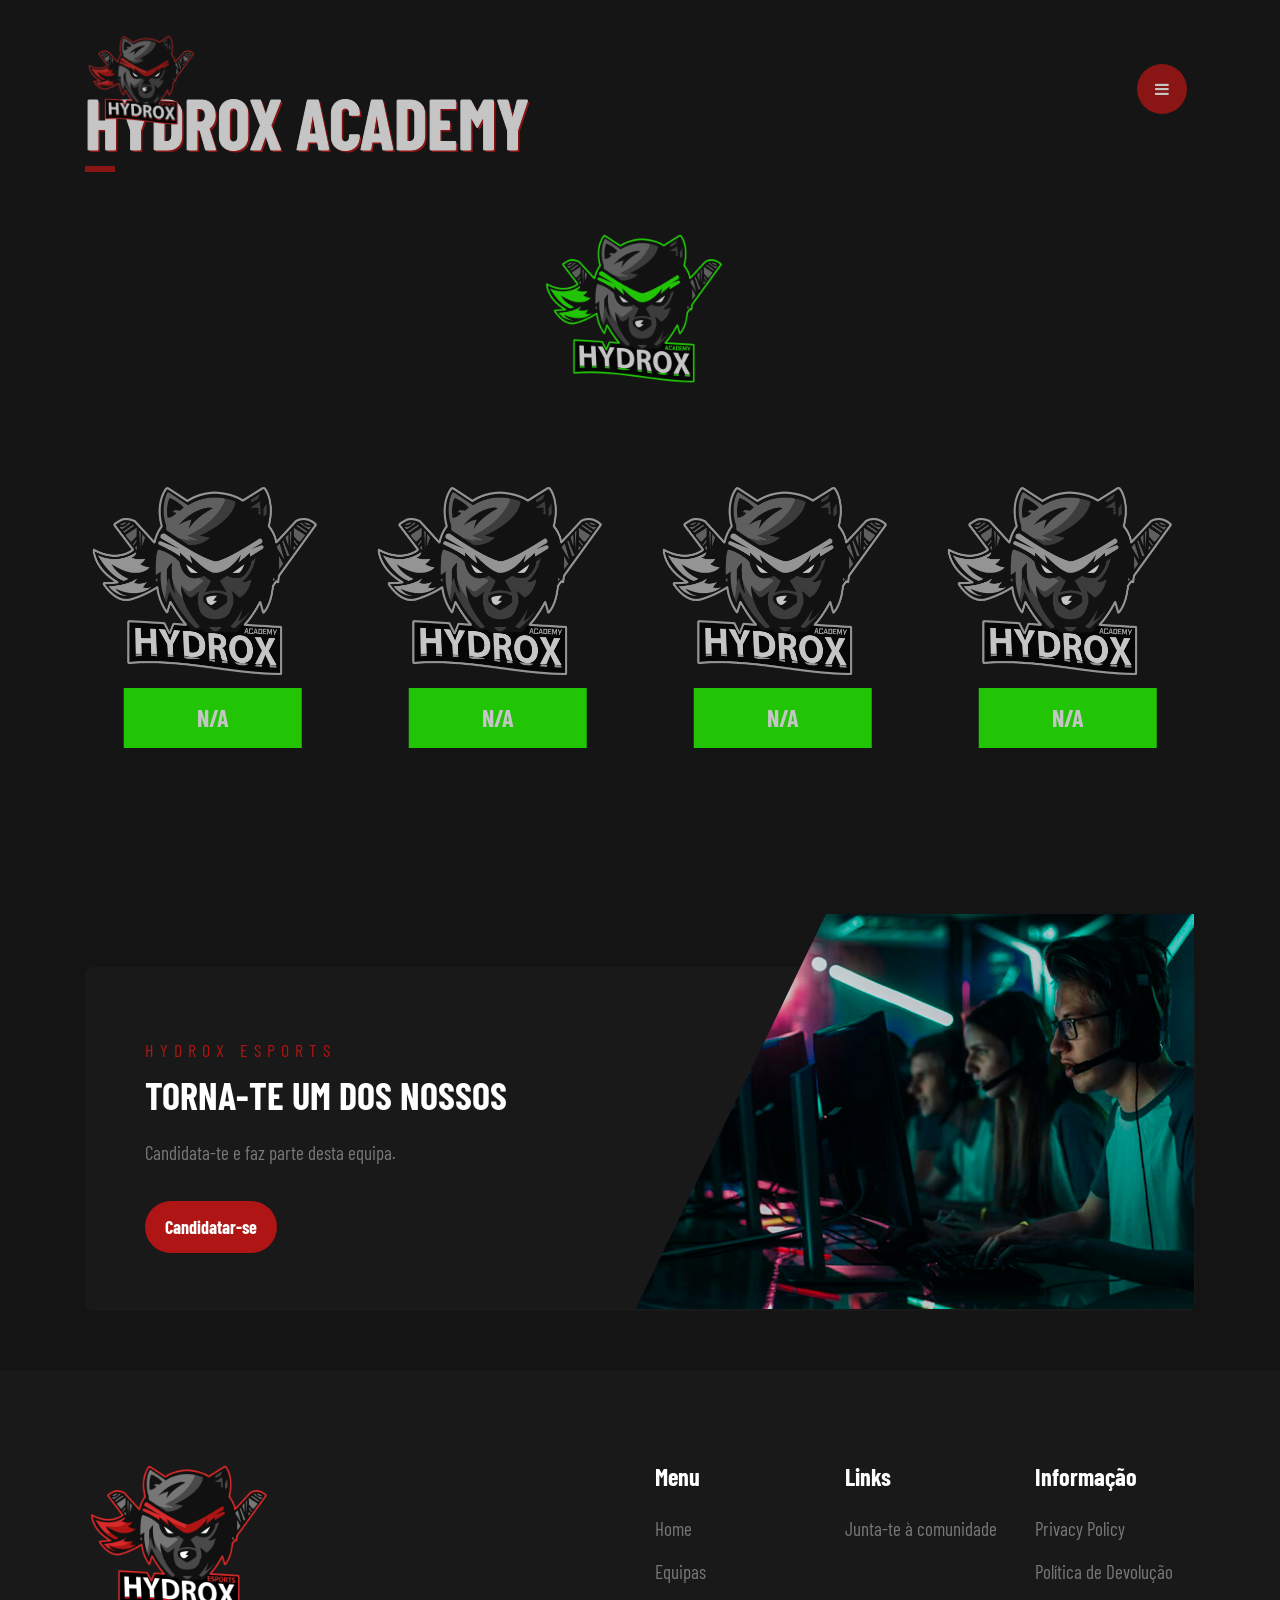
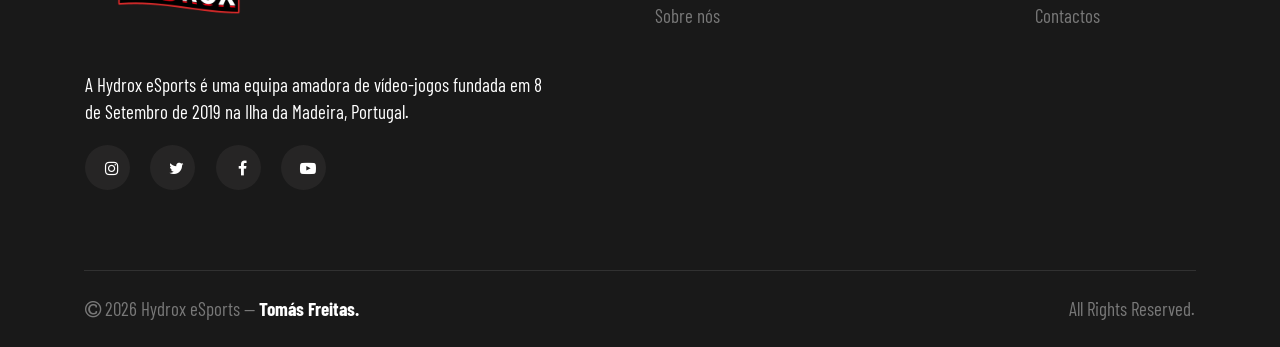
==== commit 7a354645: "26/05/26" ====
--- a/pages/equipa-academy.html
+++ b/pages/equipa-academy.html
@@ -58,7 +58,7 @@
                 <div class="col-lg-3 col-sm-6 text-center mb-4">
                     <div class="team-card-wrap">
                         <div class="team-card-thumb">
-                            <img src="../assets/images/player1.jpg" alt="Jogador" class="img-fluid">
+                            <img src="../assets/images/hydrox-Academy.png" alt="Jogador" class="img-fluid">
                         </div>
                         <div class="team-card-label" style="opacity:1; background:#24ff00;"><h3>N/A</h3></div>
                     </div>
@@ -66,7 +66,7 @@
                 <div class="col-lg-3 col-sm-6 text-center mb-4">
                     <div class="team-card-wrap">
                         <div class="team-card-thumb">
-                            <img src="../assets/images/player2.jpg" alt="Jogador" class="img-fluid">
+                            <img src="../assets/images/hydrox-Academy.png" alt="Jogador" class="img-fluid">
                         </div>
                         <div class="team-card-label" style="opacity:1; background:#24ff00;"><h3>N/A</h3></div>
                     </div>
@@ -74,7 +74,7 @@
                 <div class="col-lg-3 col-sm-6 text-center mb-4">
                     <div class="team-card-wrap">
                         <div class="team-card-thumb">
-                            <img src="../assets/images/player3.jpg" alt="Jogador" class="img-fluid">
+                            <img src="../assets/images/hydrox-Academy.png" alt="Jogador" class="img-fluid">
                         </div>
                         <div class="team-card-label" style="opacity:1; background:#24ff00;"><h3>N/A</h3></div>
                     </div>
@@ -82,7 +82,7 @@
                 <div class="col-lg-3 col-sm-6 text-center mb-4">
                     <div class="team-card-wrap">
                         <div class="team-card-thumb">
-                            <img src="../assets/images/player4.jpg" alt="Jogador" class="img-fluid">
+                            <img src="../assets/images/hydrox-Academy.png" alt="Jogador" class="img-fluid">
                         </div>
                         <div class="team-card-label" style="opacity:1; background:#24ff00;"><h3>N/A</h3></div>
                     </div>
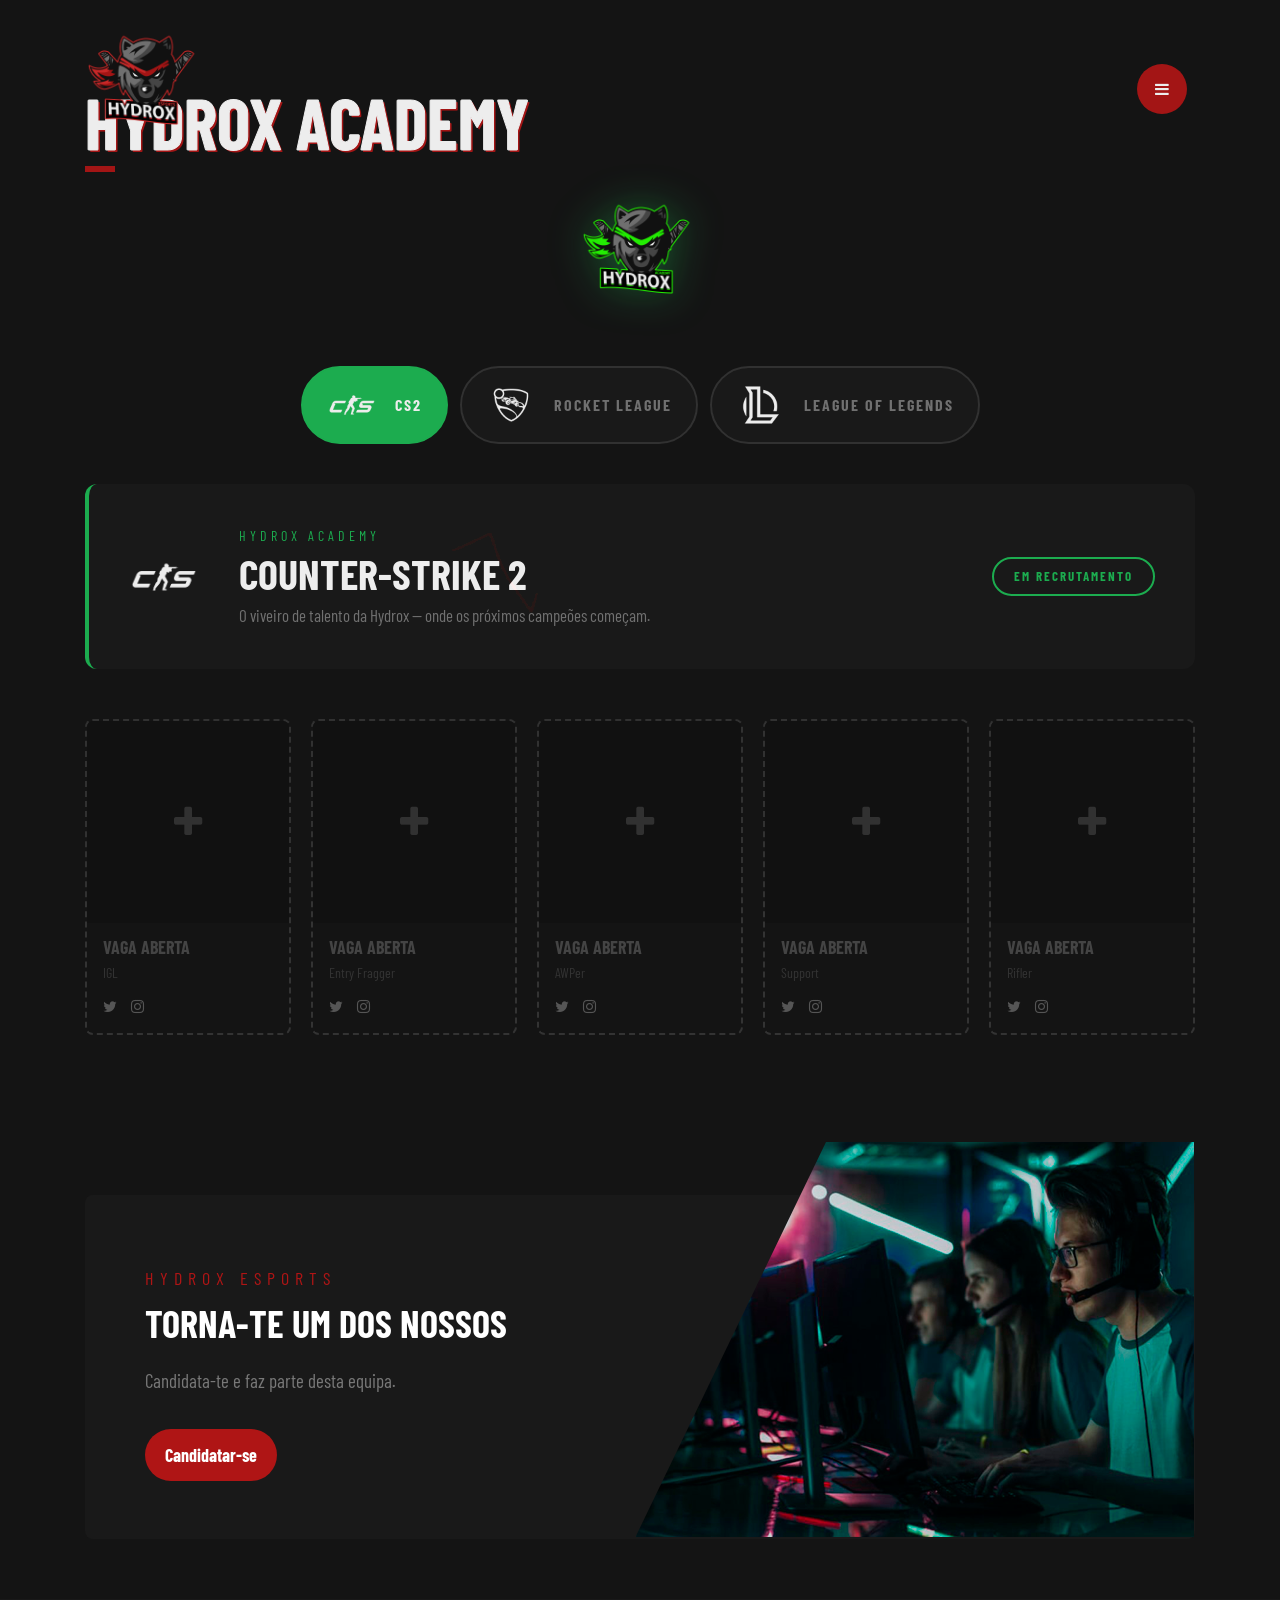
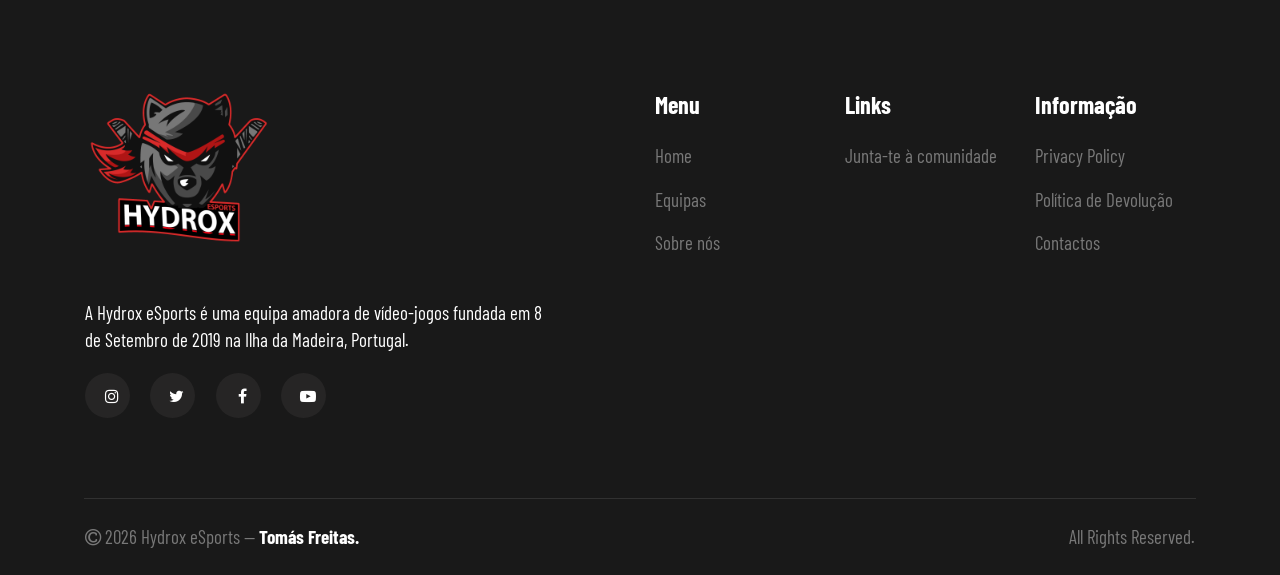
==== commit 809ac4d4: "26/05/26 - v.2" ====
--- a/pages/equipa-academy.html
+++ b/pages/equipa-academy.html
@@ -12,9 +12,81 @@
     <link rel="stylesheet" href="../assets/css/venobox.css">
     <link rel="stylesheet" href="../assets/css/lightbox.min.css">
     <link rel="stylesheet" href="../assets/css/main.css">
+    <style>
+        /* Cor de acento da Academy — verde */
+        :root { --academy: #1db954; }
+
+        .game-tabs { display:flex; flex-wrap:wrap; gap:12px; justify-content:center; margin:50px 0 40px; }
+
+        .game-tab-btn {
+            display:flex; align-items:center; gap:10px;
+            padding:12px 24px;
+            background:#191919; border:2px solid #333; border-radius:50px;
+            color:#787878; font-family:bb; font-size:16px;
+            text-transform:uppercase; letter-spacing:2px;
+            cursor:pointer; transition:all .3s;
+        }
+        .game-tab-btn svg { width:22px; height:22px; fill:#787878; transition:fill .3s; }
+        .game-tab-btn:hover,
+        .game-tab-btn.active { border-color:var(--academy); color:white; background:#001a08; }
+        .game-tab-btn.active { background:var(--academy); border-color:var(--academy); }
+        .game-tab-btn.active svg,
+        .game-tab-btn:hover svg { fill:white; }
+
+        .game-panel { display:none; animation:fadeIn .4s ease; }
+        .game-panel.active { display:block; }
+        @keyframes fadeIn { from{opacity:0;transform:translateY(10px)} to{opacity:1;transform:translateY(0)} }
+
+        .game-banner {
+            position:relative; padding:40px; border-radius:12px; margin-bottom:50px;
+            display:flex; align-items:center; gap:30px;
+            background:#191919; border-left:4px solid var(--academy);
+        }
+        .game-banner-icon { flex:0 0 80px; }
+        .game-banner-icon svg { width:80px; height:80px; fill:var(--academy); opacity:.9; }
+        .game-banner-info span { font-family:br; font-size:14px; color:var(--academy); text-transform:uppercase; letter-spacing:4px; }
+        .game-banner-info h2 { font-family:bb; font-size:42px; color:white; text-transform:uppercase; line-height:1; margin:4px 0 8px; }
+        .game-banner-info p { font-family:br; font-size:17px; color:#787878; margin:0; }
+        .game-banner-badge { margin-left:auto; padding:8px 20px; border:2px solid var(--academy); border-radius:50px; font-family:bb; font-size:13px; color:var(--academy); text-transform:uppercase; letter-spacing:2px; white-space:nowrap; }
+
+        .players-grid { display:grid; grid-template-columns:repeat(auto-fill,minmax(200px,1fr)); gap:20px; margin-bottom:20px; }
+
+        .player-card { background:#191919; border-radius:8px; overflow:hidden; border:1px solid #222; transition:border-color .3s,transform .3s; }
+        .player-card:hover { border-color:var(--academy); transform:translateY(-4px); }
+
+        .player-card-img { position:relative; aspect-ratio:1; overflow:hidden; background:#111; }
+        .player-card-img img { width:100%; height:100%; object-fit:cover; filter:grayscale(100%); transition:filter .3s; }
+        .player-card:hover .player-card-img img { filter:grayscale(0); }
+
+        .player-card-role { position:absolute; top:10px; left:10px; padding:3px 10px; background:var(--academy); border-radius:50px; font-family:bb; font-size:11px; color:white; text-transform:uppercase; letter-spacing:1px; }
+
+        .player-card-info { padding:14px 16px; }
+        .player-card-info h4 { font-family:bb; font-size:18px; color:white; text-transform:uppercase; margin:0 0 2px; }
+        .player-card-info span { font-family:br; font-size:14px; color:#787878; }
+        .player-card-info .player-social { margin-top:10px; }
+        .player-card-info .player-social a { color:#555; font-size:15px; margin-right:10px; transition:color .3s; }
+        .player-card-info .player-social a:hover { color:var(--academy); }
+
+        .player-card.vaga { border:2px dashed #333; background:transparent; }
+        .player-card.vaga .player-card-img { display:flex; align-items:center; justify-content:center; background:#111; }
+        .player-card.vaga .player-card-img i { font-size:36px; color:#333; }
+        .player-card.vaga .player-card-info h4 { color:#444; }
+        .player-card.vaga .player-card-info span { color:#333; }
+
+        @media(max-width:576px){
+            .game-banner{flex-direction:column;text-align:center;}
+            .game-banner-badge{margin:0 auto;}
+            .game-banner-icon{margin:0 auto;}
+            .players-grid{grid-template-columns:repeat(2,1fr);}
+            .game-tab-btn{font-size:13px;padding:10px 16px;}
+        }
+    </style>
 </head>
+
 <body id="darkmode">
+
     <div class="preloader"><img src="../assets/images/hdx gif.gif" alt="A carregar..."></div>
+
     <nav class="navbar navbar-expand-lg navbar-light bg-light sticky-top" id="navbar">
         <div class="container">
             <a class="navbar-brand" href="../index.html">
@@ -34,62 +106,258 @@
                 <li><a href="../pages/sobre-nos.html"          class="menu-link">Sobre nós</a></li>
                 <li><a href="../pages/equipas.html"            class="menu-link">Equipas</a></li>
                 <li><a href="../pages/streamers.html"          class="menu-link">Streamers</a></li>
-                <li><a href="../index.html#news"                class="menu-link">Últimas notícias</a></li>
-                <li><a href="../pages/sobre-nos.html#partners"  class="menu-link">Contactos</a></li>
+                <li><a href="../index.html#news"               class="menu-link">Últimas notícias</a></li>
+                <li><a href="../pages/sobre-nos.html#partners" class="menu-link">Contactos</a></li>
             </ul>
             <div class="menu-close-btn">
                 <a class="js-close-menu"><i class="fa fa-times" aria-hidden="true"></i></a>
             </div>
         </div>
     </nav>
-    <section style="padding: 80px 0;">
+
+    <section style="padding:80px 0 60px;">
         <div class="container">
             <div class="row">
-                <div class="col-lg-12 section-heading">
-                    <h3>Hydrox Academy</h3>
-                </div>
-            </div>
-            <div class="row mt-5 justify-content-center">
-                <div class="col-lg-4 text-center mb-5">
-                    <img src="../assets/images/hydrox-Academy.png" alt="Hydrox Academy" class="img-fluid" style="max-height:200px; object-fit:contain;">
-                </div>
-            </div>
-            <div class="row justify-content-center">
-                <div class="col-lg-3 col-sm-6 text-center mb-4">
-                    <div class="team-card-wrap">
-                        <div class="team-card-thumb">
-                            <img src="../assets/images/hydrox-Academy.png" alt="Jogador" class="img-fluid">
-                        </div>
-                        <div class="team-card-label" style="opacity:1; background:#24ff00;"><h3>N/A</h3></div>
-                    </div>
-                </div>
-                <div class="col-lg-3 col-sm-6 text-center mb-4">
-                    <div class="team-card-wrap">
-                        <div class="team-card-thumb">
-                            <img src="../assets/images/hydrox-Academy.png" alt="Jogador" class="img-fluid">
-                        </div>
-                        <div class="team-card-label" style="opacity:1; background:#24ff00;"><h3>N/A</h3></div>
-                    </div>
-                </div>
-                <div class="col-lg-3 col-sm-6 text-center mb-4">
-                    <div class="team-card-wrap">
-                        <div class="team-card-thumb">
-                            <img src="../assets/images/hydrox-Academy.png" alt="Jogador" class="img-fluid">
-                        </div>
-                        <div class="team-card-label" style="opacity:1; background:#24ff00;"><h3>N/A</h3></div>
-                    </div>
-                </div>
-                <div class="col-lg-3 col-sm-6 text-center mb-4">
-                    <div class="team-card-wrap">
-                        <div class="team-card-thumb">
-                            <img src="../assets/images/hydrox-Academy.png" alt="Jogador" class="img-fluid">
-                        </div>
-                        <div class="team-card-label" style="opacity:1; background:#24ff00;"><h3>N/A</h3></div>
+                <div class="col-lg-12 section-heading"><h3>Hydrox Academy</h3></div>
+            </div>
+            <div class="row justify-content-center mt-4">
+                <div class="col-auto text-center">
+                    <img src="../assets/images/hydrox-Academy.png" alt="Hydrox Academy" style="max-height:120px;object-fit:contain;filter:drop-shadow(0 0 20px #1db95466);">
+                </div>
+            </div>
+
+            <!-- Tabs -->
+            <div class="game-tabs">
+                <button class="game-tab-btn active" data-game="cs">
+                    <img src="../assets/images/cs2_icon.png" alt="CS2" style="width:50px; height:50px; margin-right:8px;">
+                    CS2
+                </button>
+                <button class="game-tab-btn" data-game="rocket">
+                    <img src="../assets/images/rl_icon.png" alt="Rocket League" style="width:50px; height:50px; margin-right:8px;">
+                    Rocket League
+                </button>
+                <button class="game-tab-btn" data-game="lol">
+                    <img src="../assets/images/lol_icon.png" alt="League of Legends" style="width:50px; height:50px; margin-right:8px;">
+                    League of Legends
+                </button>
+            </div>
+
+            <!-- CS2 -->
+            <div class="game-panel active" id="panel-cs">
+                <div class="game-banner">
+                    <div class="game-banner-icon"><img src="../assets/images/cs2_icon.png" alt="CS2" style="width:70px; height:70px; margin-right:8px;"></div>
+                    <div class="game-banner-info">
+                        <span>Hydrox Academy</span>
+                        <h2>Counter-Strike 2</h2>
+                        <p>O viveiro de talento da Hydrox — onde os próximos campeões começam.</p>
+                    </div>
+                    <div class="game-banner-badge">Em Recrutamento</div>
+                </div>
+                <div class="players-grid">
+                    <div class="player-card vaga">
+                        <div class="player-card-img">
+                            <i class="fa fa-plus"></i>
+                        </div>
+                        <div class="player-card-info">
+                            <h4>Vaga Aberta</h4>
+                            <span>IGL</span>
+                            <div class="player-social">
+                                <a href="#"><i class="fa fa-twitter"></i></a>
+                                <a href="#"><i class="fa fa-instagram"></i></a>
+                            </div>
+                        </div>
+                    </div>
+                    <div class="player-card vaga">
+                        <div class="player-card-img">
+                            <i class="fa fa-plus"></i>
+                        </div>
+                        <div class="player-card-info">
+                            <h4>Vaga Aberta</h4>
+                            <span>Entry Fragger</span>
+                            <div class="player-social">
+                                <a href="#"><i class="fa fa-twitter"></i></a>
+                                <a href="#"><i class="fa fa-instagram"></i></a>
+                            </div>
+                        </div>
+                    </div>
+                    <div class="player-card vaga">
+                        <div class="player-card-img">
+                            <i class="fa fa-plus"></i>
+                        </div>
+                        <div class="player-card-info">
+                            <h4>Vaga Aberta</h4>
+                            <span>AWPer</span>
+                            <div class="player-social">
+                                <a href="#"><i class="fa fa-twitter"></i></a>
+                                <a href="#"><i class="fa fa-instagram"></i></a>
+                            </div>
+                        </div>
+                    </div>
+                    <div class="player-card vaga">
+                        <div class="player-card-img">
+                            <i class="fa fa-plus"></i>
+                        </div>
+                        <div class="player-card-info">
+                            <h4>Vaga Aberta</h4>
+                            <span>Support</span>
+                            <div class="player-social">
+                                <a href="#"><i class="fa fa-twitter"></i></a>
+                                <a href="#"><i class="fa fa-instagram"></i></a>
+                            </div>
+                        </div>
+                    </div>
+                    <div class="player-card vaga">
+                        <div class="player-card-img">
+                            <i class="fa fa-plus"></i>
+                        </div>
+                        <div class="player-card-info">
+                            <h4>Vaga Aberta</h4>
+                            <span>Rifler</span>
+                            <div class="player-social">
+                                <a href="#"><i class="fa fa-twitter"></i></a>
+                                <a href="#"><i class="fa fa-instagram"></i></a>
+                            </div>
+                        </div>
+                    </div>
+                </div>
+            </div>
+
+            <!-- Rocket League -->
+            <div class="game-panel" id="panel-rocket">
+                <div class="game-banner">
+                    <div class="game-banner-icon"><img src="../assets/images/rl_icon.png" alt="Rocket League" style="width:70px; height:70px; margin-right:8px;"></div>
+                    <div class="game-banner-info">
+                        <span>Hydrox Academy</span>
+                        <h2>Rocket League</h2>
+                        <p>A próxima geração de Rocket League está aqui.</p>
+                    </div>
+                    <div class="game-banner-badge">Em Recrutamento</div>
+                </div>
+                <div class="players-grid">
+                    <div class="player-card vaga">
+                        <div class="player-card-img">
+                            <i class="fa fa-plus"></i>
+                        </div>
+                        <div class="player-card-info">
+                            <h4>Vaga Aberta</h4>
+                            <span>Striker</span>
+                            <div class="player-social">
+                                <a href="#"><i class="fa fa-twitter"></i></a>
+                                <a href="#"><i class="fa fa-instagram"></i></a>
+                            </div>
+                        </div>
+                    </div>
+                    <div class="player-card vaga">
+                        <div class="player-card-img">
+                            <i class="fa fa-plus"></i>
+                        </div>
+                        <div class="player-card-info">
+                            <h4>Vaga Aberta</h4>
+                            <span>Mid Field</span>
+                            <div class="player-social">
+                                <a href="#"><i class="fa fa-twitter"></i></a>
+                                <a href="#"><i class="fa fa-instagram"></i></a>
+                            </div>
+                        </div>
+                    </div>
+                    <div class="player-card vaga">
+                        <div class="player-card-img">
+                            <i class="fa fa-plus"></i>
+                        </div>
+                        <div class="player-card-info">
+                            <h4>Vaga Aberta</h4>
+                            <span>Goalkeeper</span>
+                            <div class="player-social">
+                                <a href="#"><i class="fa fa-twitter"></i></a>
+                                <a href="#"><i class="fa fa-instagram"></i></a>
+                            </div>
+                        </div>
+                    </div>
+                </div>
+            </div>
+
+            <!-- LoL -->
+            <div class="game-panel" id="panel-lol">
+                <div class="game-banner">
+                    <div class="game-banner-icon"><img src="../assets/images/lol_icon.png" alt="League of Legends" style="width:70px; height:70px; margin-right:8px;"></div>
+                    <div class="game-banner-info">
+                        <span>Hydrox Academy</span>
+                        <h2>League of Legends</h2>
+                        <p>Cinco posições, infinitas possibilidades — junta-te à Academy.</p>
+                    </div>
+                    <div class="game-banner-badge">Em Recrutamento</div>
+                </div>
+                <div class="players-grid">
+                    <div class="player-card vaga">
+                        <div class="player-card-img">
+                            <i class="fa fa-plus"></i>
+                        </div>
+                        <div class="player-card-info">
+                            <h4>Vaga Aberta</h4>
+                            <span>Top Lane</span>
+                            <div class="player-social">
+                                <a href="#"><i class="fa fa-twitter"></i></a>
+                                <a href="#"><i class="fa fa-instagram"></i></a>
+                            </div>
+                        </div>
+                    </div>
+                    <div class="player-card vaga">
+                        <div class="player-card-img">
+                            <i class="fa fa-plus"></i>
+                        </div>
+                        <div class="player-card-info">
+                            <h4>Vaga Aberta</h4>
+                            <span>Jungler</span>
+                            <div class="player-social">
+                                <a href="#"><i class="fa fa-twitter"></i></a>
+                                <a href="#"><i class="fa fa-instagram"></i></a>
+                            </div>
+                        </div>
+                    </div>
+                    <div class="player-card vaga">
+                        <div class="player-card-img">
+                            <i class="fa fa-plus"></i>
+                        </div>
+                        <div class="player-card-info">
+                            <h4>Vaga Aberta</h4>
+                            <span>Mid Lane</span>
+                            <div class="player-social">
+                                <a href="#"><i class="fa fa-twitter"></i></a>
+                                <a href="#"><i class="fa fa-instagram"></i></a>
+                            </div>
+                        </div>
+                    </div>
+                    <div class="player-card vaga">
+                        <div class="player-card-img">
+                            <i class="fa fa-plus"></i>
+                        </div>
+                        <div class="player-card-info">
+                            <h4>Vaga Aberta</h4>
+                            <span>Bot Lane</span>
+                            <div class="player-social">
+                                <a href="#"><i class="fa fa-twitter"></i></a>
+                                <a href="#"><i class="fa fa-instagram"></i></a>
+                            </div>
+                        </div>
+                    </div>
+                    <div class="player-card vaga">
+                        <div class="player-card-img">
+                            <i class="fa fa-plus"></i>
+                        </div>
+                        <div class="player-card-info">
+                            <h4>Vaga Aberta</h4>
+                            <span>Support</span>
+                            <div class="player-social">
+                                <a href="#"><i class="fa fa-twitter"></i></a>
+                                <a href="#"><i class="fa fa-instagram"></i></a>
+                            </div>
+                        </div>
                     </div>
                 </div>
             </div>
         </div>
     </section>
+
     <section id="join" style="padding-bottom:60px;">
         <div class="container"><div class="row"><div class="col-lg-12">
             <div class="join-card"><div class="row">
@@ -99,12 +367,11 @@
                     <p>Candidata-te e faz parte desta equipa.</p>
                     <a href="../pages/candidaturas.html" class="btn-main">Candidatar-se</a>
                 </div>
-                <div class="col-lg-6 join-image">
-                    <img src="../assets/images/join us.png" alt="Junta-te">
-                </div>
+                <div class="col-lg-6 join-image"><img src="../assets/images/join us.png" alt="Junta-te"></div>
             </div></div>
         </div></div></div>
     </section>
+
     <section id="footer">
         <div class="container">
             <div class="row">
@@ -118,18 +385,15 @@
                         <a href="https://www.youtube.com/channel/UCi9Q-AGEJZ0ZFYXZOa5ml3w"><i class="fa fa-youtube-play"></i></a>
                     </div>
                 </div>
-                <div class="col-lg-2 col-sm-4 footer-links">
-                    <h3>Menu</h3>
+                <div class="col-lg-2 col-sm-4 footer-links"><h3>Menu</h3>
                     <a href="../index.html">Home</a>
                     <a href="../pages/equipas.html">Equipas</a>
                     <a href="../pages/sobre-nos.html">Sobre nós</a>
                 </div>
-                <div class="col-lg-2 col-sm-4 footer-links">
-                    <h3>Links</h3>
+                <div class="col-lg-2 col-sm-4 footer-links"><h3>Links</h3>
                     <a href="../pages/candidaturas.html">Junta-te à comunidade</a>
                 </div>
-                <div class="col-lg-2 col-sm-4 footer-links">
-                    <h3>Informação</h3>
+                <div class="col-lg-2 col-sm-4 footer-links"><h3>Informação</h3>
                     <a href="../pages/privacy-policy.html">Privacy Policy</a>
                     <a href="../pages/politica-devolucao.html">Política de Devolução</a>
                     <a href="../pages/sobre-nos.html">Contactos</a>
@@ -147,6 +411,7 @@
             </div>
         </div>
     </section>
+
     <script src="../assets/js/jquery-3.3.1.min.js"></script>
     <script src="../assets/js/bootstrap.min.js"></script>
     <script src="../assets/js/slick.min.js"></script>
@@ -155,5 +420,15 @@
     <script src="../assets/js/counterup.min.js"></script>
     <script src="../assets/js/waypoints.min.js"></script>
     <script src="../assets/js/app.js"></script>
+    <script>
+        document.querySelectorAll(".game-tab-btn").forEach(function(btn){
+            btn.addEventListener("click", function(){
+                document.querySelectorAll(".game-tab-btn").forEach(function(b){ b.classList.remove("active"); });
+                document.querySelectorAll(".game-panel").forEach(function(p){ p.classList.remove("active"); });
+                btn.classList.add("active");
+                document.getElementById("panel-" + btn.dataset.game).classList.add("active");
+            });
+        });
+    </script>
 </body>
-</html>+</html>
--- a/assets/css/main.css
+++ b/assets/css/main.css
@@ -23,7 +23,7 @@
  * 17.0 Secção: Discord CTA (Subscribe)
  * 18.0 Secção: Footer
  * 19.0 Secção: Copyright
- * 20.0 Página de Login
+ * 20.0 Cards Equipas / Jogos (Game Tabs)
  * 21.0 Página interna (inner-page)
  * 22.0 Collapsible
  * 23.0 Responsividade (Media Queries)
@@ -1004,7 +1004,6 @@
     font-size: 25px;
     font-family: br;
     color: #787878;
-    text-transform: capitalize;
     padding: 12px 0;
 }
 
@@ -1245,125 +1244,247 @@
 }
 
 /* =============================================================================
-   20.0 Página de Login
-============================================================================= */
-.login-page {
-    top: 0;
-    width: 100%;
-    min-height: 100vh;
+   20.0 Cards Equipas / Jogos (Game Tabs)
+============================================================================= */
+.game-tabs {
     display: flex;
+    flex-wrap: wrap;
+    gap: 12px;
     justify-content: center;
+    margin: 50px 0 40px;
+}
+
+.game-tab-btn {
+    display: flex;
     align-items: center;
-    padding: 30px 0;
-    background: #141414;
-}
-
-.login-logo {
-    font-size: 36px;
-    font-family: bb;
-    color: white;
-    letter-spacing: 6px;
-}
-
-.login-logo span { color: #af1515; }
-.login-logo:hover { color: white; }
-
-.login-box {
-    margin: 0 200px 0 150px;
-    max-width: 700px;
-    border-radius: 10px;
+    gap: 10px;
+    padding: 12px 24px;
     background: #191919;
-    background-size: cover;
-    text-align: center;
-}
-
-.login-box h3 {
-    margin: 0 0 25px;
-    font-size: 25px;
-    font-family: bb;
-    color: white;
-}
-
-.login-box .form-group { margin-bottom: 20px; }
-
-.login-box .input-field {
-    outline: none;
-    width: 100%;
-    padding: 10px 20px;
-    font-size: 15px;
-    font-weight: 500;
-    color: #7c7c7c;
-    height: 45px;
-    border: 1px solid #313131;
-    box-shadow: 0 1px 3px 0 rgba(0,0,0,.06);
-    background: #313131;
-}
-
-.login-box .btn-submit {
+    border: 2px solid #333;
+    border-radius: 50px;
+    color: #787878;
+    font-family: bb;
+    font-size: 16px;
+    text-transform: uppercase;
+    letter-spacing: 2px;
+    cursor: pointer;
+    transition: all .3s;
+}
+
+.game-tab-btn svg {
+    width: 22px;
+    height: 22px;
+    fill: #787878;
+    transition: fill .3s;
+}
+
+.game-tab-btn:hover,
+.game-tab-btn.active {
+    border-color: #af1515;
+    color: white;
+    background: #1a0000;
+}
+
+.game-tab-btn.active {
     background: #af1515;
-    font-size: 18px;
-    font-family: br;
-    border: none;
-    color: #fff;
-    cursor: pointer;
-    padding: 10px 50px;
-    height: 45px;
-    letter-spacing: 1px;
-}
-
-.login-box .btn-submit:hover {
-    background: #bf000a;
-    box-shadow: 0 0 35px rgba(0,0,0,0.1);
-}
-
-.login-box p {
-    color: #787878;
-    font-size: 15px;
-    font-family: br;
-}
-
-.login-box p a { color: #fff; font-family: bb; }
-
-.login-sidebar {
-    background: #1d1d1d;
-    padding: 80px 20px;
-    margin: 30px 0;
-}
-
-.login-sidebar p {
-    font-size: 15px;
-    color: #787878;
-    margin-bottom: 30px;
-    padding-top: 20px;
-    font-family: br;
-}
-
-.login-sidebar .social-links { margin-top: 35px; }
-
-.login-sidebar .social-links li { display: inline-block; font-size: 16px; }
-
-.login-sidebar .social-links li a {
-    margin: 0 12px;
-    font-size: 19px;
-    color: #fff;
-    transition: all linear .3s;
-}
-
-.login-sidebar .social-links li a:hover { color: #af1515; }
-
-/* Login checkbox */
-.login-box .form-check-label {
-    padding-left: 25px;
-    margin-bottom: 0;
-    font-size: 14px;
-    color: #fff;
-}
-
-.login-box .checkbox a {
+    border-color: #af1515;
+}
+
+.game-tab-btn.active svg,
+.game-tab-btn:hover svg {
+    fill: white;
+}
+
+/* ── Painéis de jogo ─────────────────────────────── */
+.game-panel {
+    display: none;
+    animation: fadeIn .4s ease;
+}
+
+.game-panel.active {
+    display: block;
+}
+
+@keyframes fadeIn {
+    from { opacity: 0; transform: translateY(10px); }
+    to   { opacity: 1; transform: translateY(0); }
+}
+
+/* ── Banner do jogo ──────────────────────────────── */
+.game-banner {
+    position: relative;
+    padding: 40px;
+    border-radius: 12px;
+    margin-bottom: 50px;
+    overflow: hidden;
+    display: flex;
+    align-items: center;
+    gap: 30px;
+    background: #191919;
+    border-left: 4px solid #af1515;
+}
+
+.game-banner-icon {
+    flex: 0 0 80px;
+}
+
+.game-banner-icon svg {
+    width: 80px;
+    height: 80px;
+    fill: #af1515;
+    opacity: .9;
+}
+
+.game-banner-info span {
+    font-family: br;
     font-size: 14px;
     color: #af1515;
-    float: right;
-}
+    text-transform: uppercase;
+    letter-spacing: 4px;
+}
+
+.game-banner-info h2 {
+    font-family: bb;
+    font-size: 42px;
+    color: white;
+    text-transform: uppercase;
+    line-height: 1;
+    margin: 4px 0 8px;
+}
+
+.game-banner-info p {
+    font-family: br;
+    font-size: 17px;
+    color: #787878;
+    margin: 0;
+}
+
+.game-banner-badge {
+    margin-left: auto;
+    padding: 8px 20px;
+    border: 2px solid #af1515;
+    border-radius: 50px;
+    font-family: bb;
+    font-size: 13px;
+    color: #af1515;
+    text-transform: uppercase;
+    letter-spacing: 2px;
+    white-space: nowrap;
+}
+
+/* ── Cards de jogadores ──────────────────────────── */
+.players-grid {
+    display: grid;
+    grid-template-columns: repeat(auto-fill, minmax(200px, 1fr));
+    gap: 20px;
+    margin-bottom: 20px;
+}
+
+.player-card {
+    background: #191919;
+    border-radius: 8px;
+    overflow: hidden;
+    border: 1px solid #222;
+    transition: border-color .3s, transform .3s;
+}
+
+.player-card:hover {
+    border-color: #af1515;
+    transform: translateY(-4px);
+}
+
+.player-card-img {
+    position: relative;
+    aspect-ratio: 1;
+    overflow: hidden;
+    background: #111;
+}
+
+.player-card-img img {
+    width: 100%;
+    height: 100%;
+    object-fit: cover;
+    filter: grayscale(100%);
+    transition: filter .3s;
+}
+
+.player-card:hover .player-card-img img {
+    filter: grayscale(0);
+}
+
+.player-card-role {
+    position: absolute;
+    top: 10px;
+    left: 10px;
+    padding: 3px 10px;
+    background: #af1515;
+    border-radius: 50px;
+    font-family: bb;
+    font-size: 11px;
+    color: white;
+    text-transform: uppercase;
+    letter-spacing: 1px;
+}
+
+.player-card-info {
+    padding: 14px 16px;
+}
+
+.player-card-info h4 {
+    font-family: bb;
+    font-size: 18px;
+    color: white;
+    text-transform: uppercase;
+    margin: 0 0 2px;
+}
+
+.player-card-info span {
+    font-family: br;
+    font-size: 14px;
+    color: #787878;
+}
+
+.player-card-info .player-social {
+    margin-top: 10px;
+}
+
+.player-card-info .player-social a {
+    color: #555;
+    font-size: 15px;
+    margin-right: 10px;
+    transition: color .3s;
+}
+
+.player-card-info .player-social a:hover {
+    color: #af1515;
+}
+
+/* ── Vaga aberta ─────────────────────────────────── */
+.player-card.vaga {
+    border: 2px dashed #333;
+    background: transparent;
+}
+
+.player-card.vaga .player-card-img {
+    display: flex;
+    align-items: center;
+    justify-content: center;
+    background: #111;
+}
+
+.player-card.vaga .player-card-img i {
+    font-size: 36px;
+    color: #333;
+}
+
+.player-card.vaga .player-card-info h4 {
+    color: #444;
+}
+
+.player-card.vaga .player-card-info span {
+    color: #333;
+}
+
 
 /* =============================================================================
    21.0 Página interna (inner-page)
@@ -1612,6 +1733,14 @@
     #copyright::after { width: 100%; }
 }
 
+@media (max-width: 576px) {
+    .game-banner { flex-direction: column; text-align: center; }
+    .game-banner-badge { margin: 0 auto; }
+    .game-banner-icon { margin: 0 auto; }
+    .players-grid { grid-template-columns: repeat(2, 1fr); }
+    .game-tab-btn { font-size: 13px; padding: 10px 16px; }
+}
+
 /* --- Smartphone (≤ 575px) --- */
 @media (max-width: 575px) {
     .social-sidebar,
